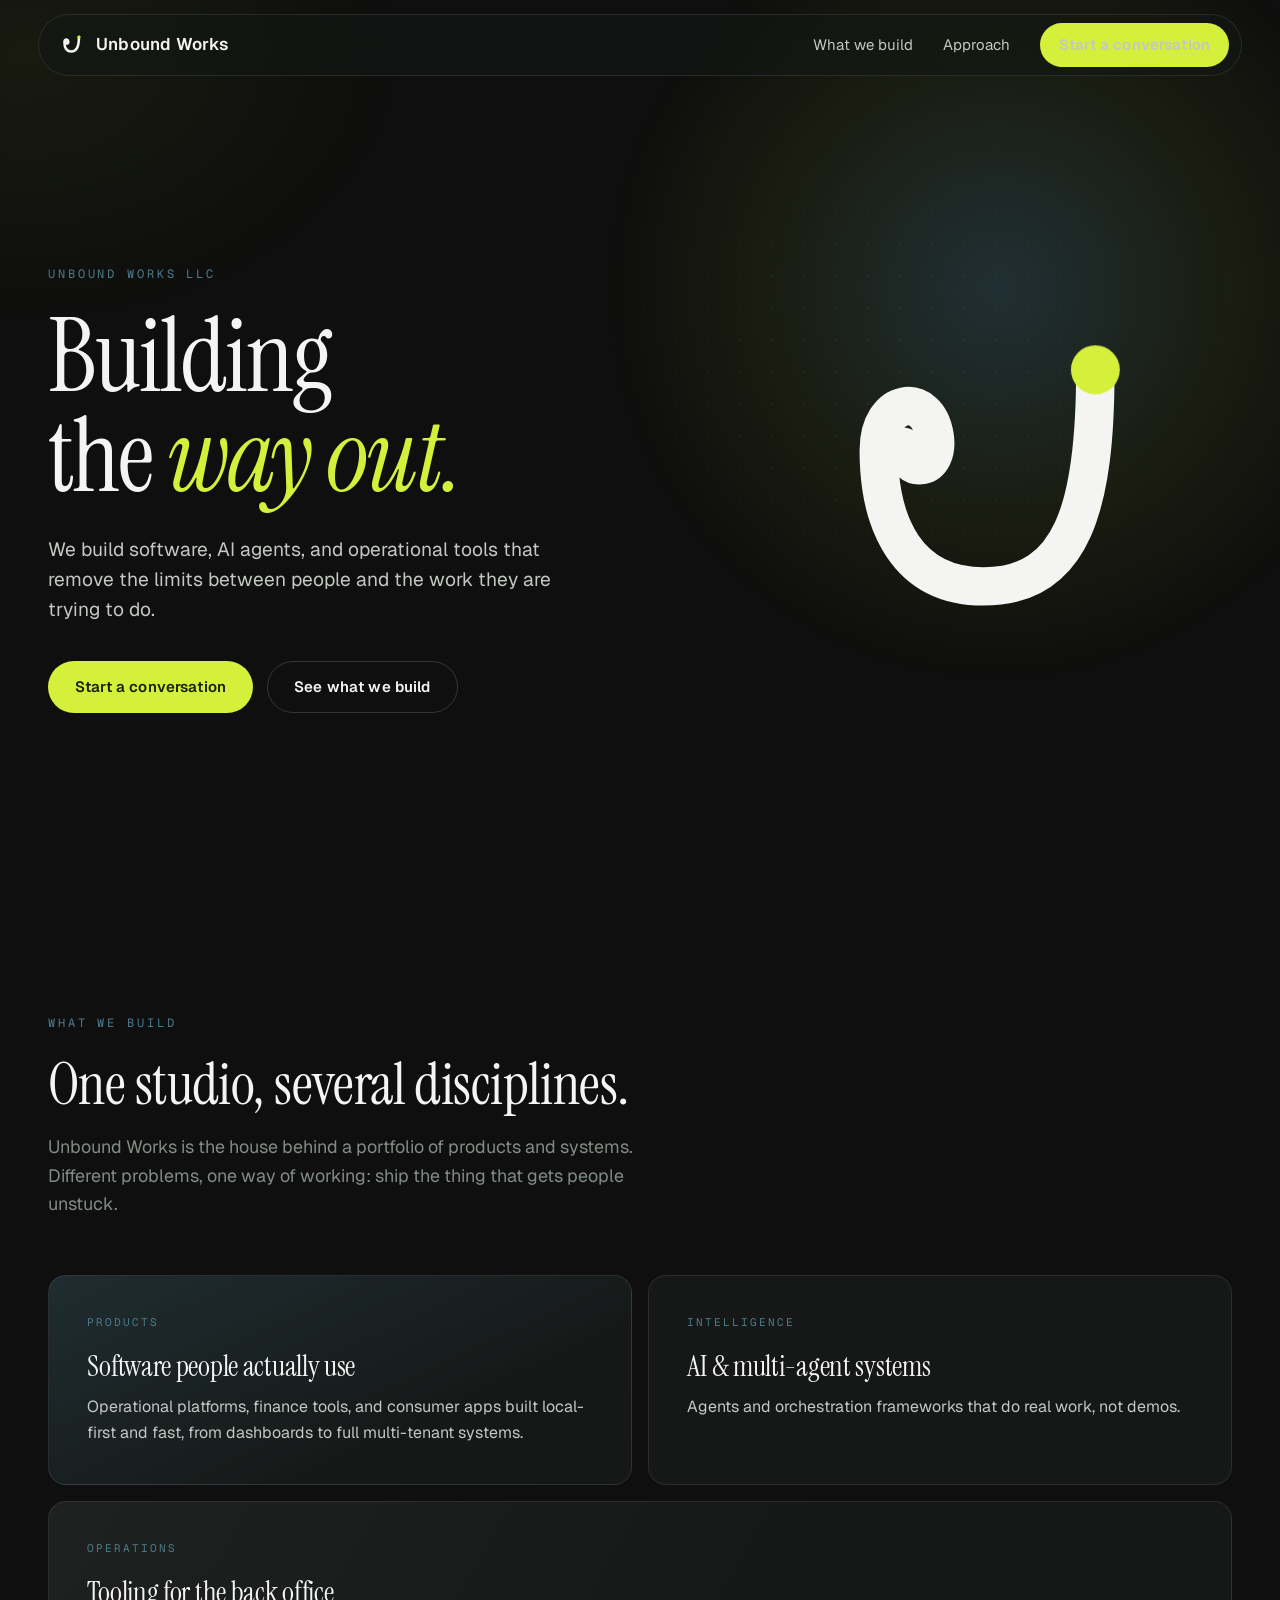
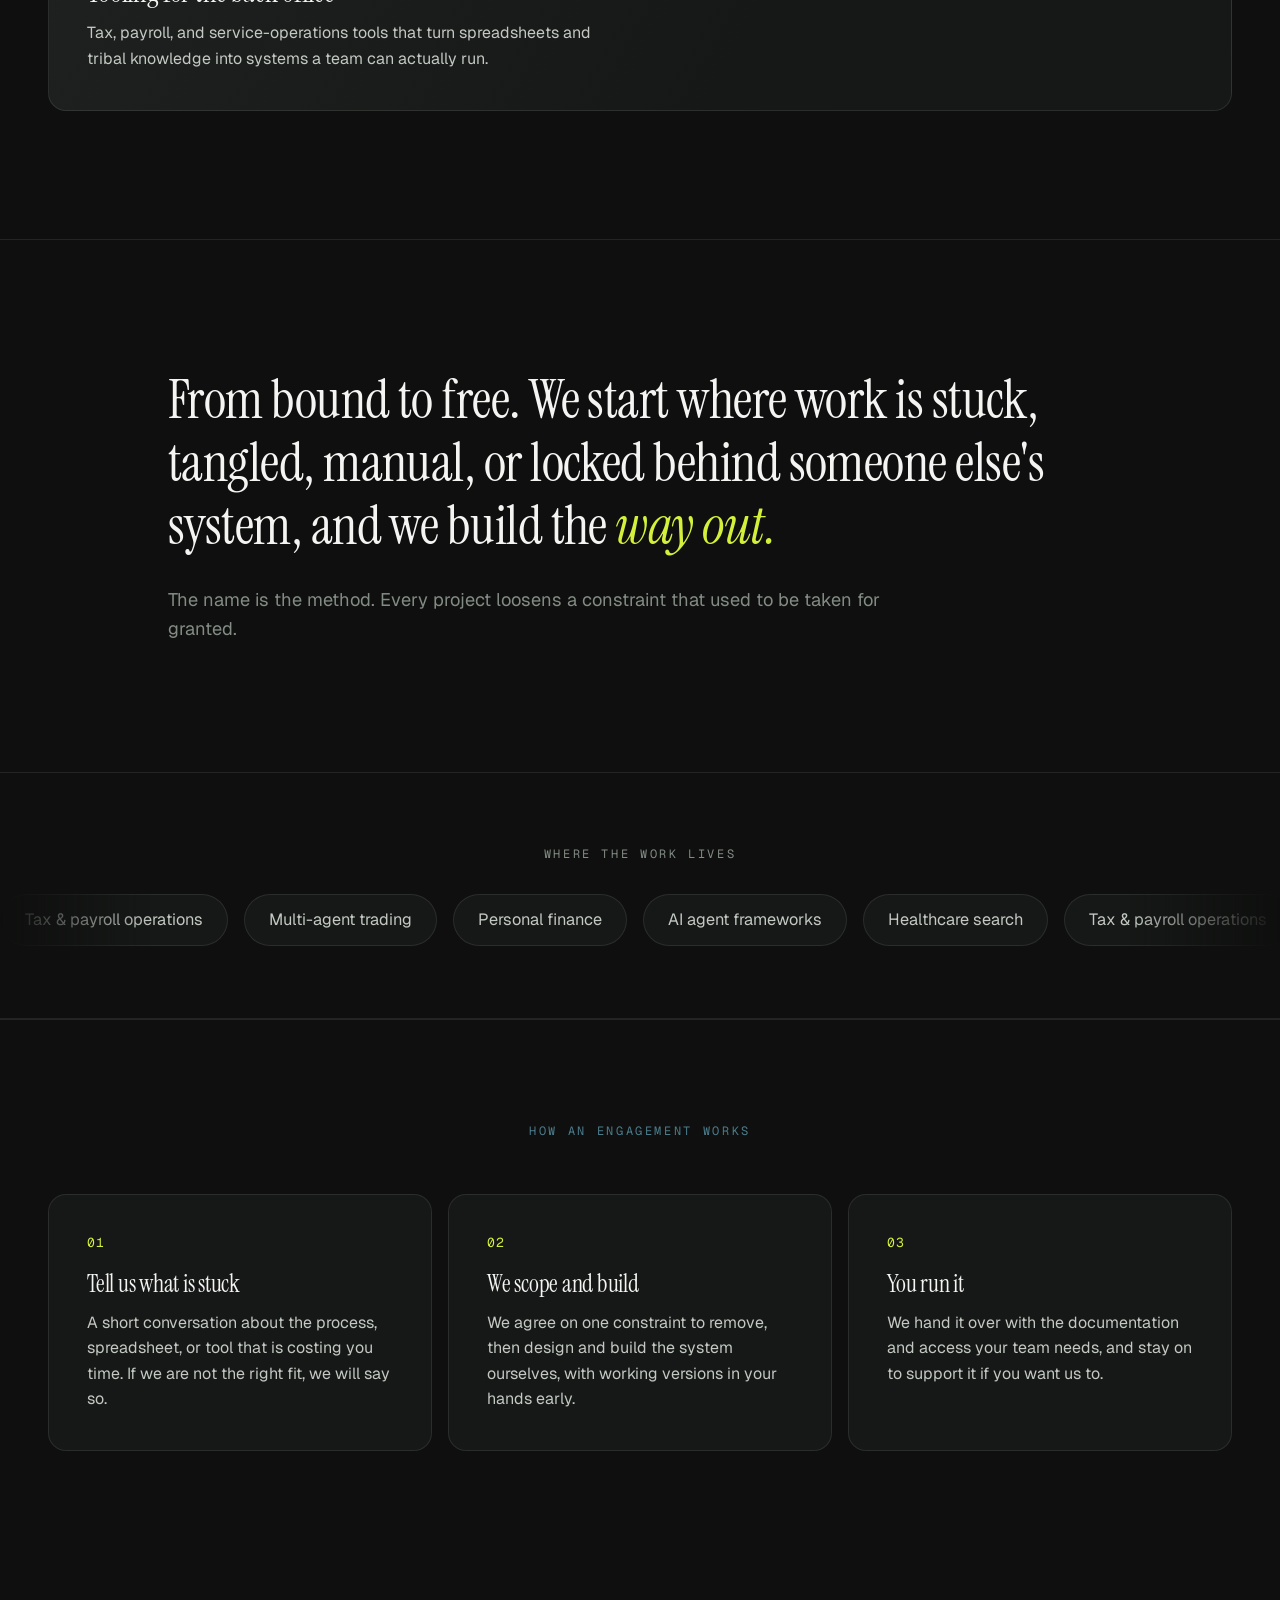
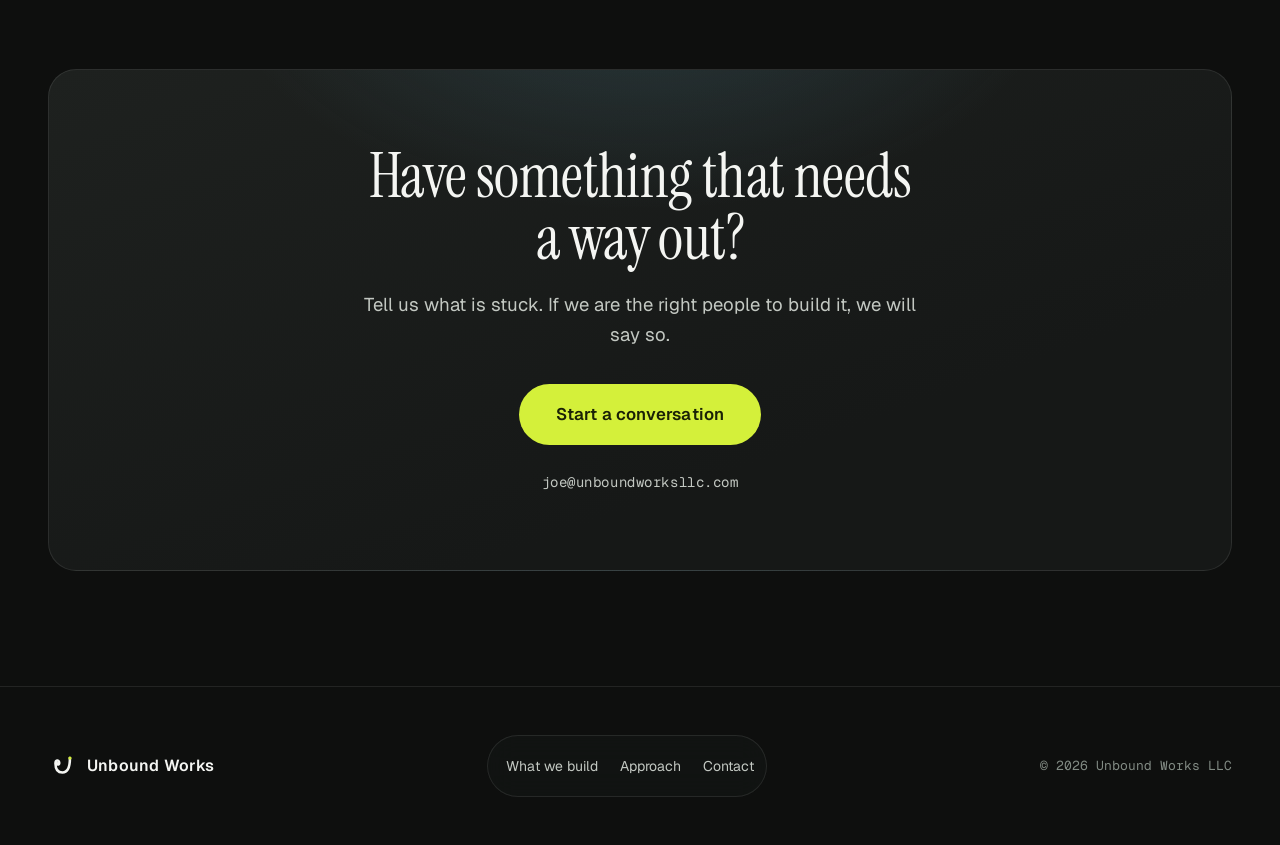
==== index.html @ a965cc30 "Replace fabricated testimonials with 'how an engagement works' section Co-Authored-By: Claude Sonnet" ====
<!DOCTYPE html>
<html lang="en">
<head>
<meta charset="UTF-8">
<meta name="viewport" content="width=device-width, initial-scale=1.0">
<title>Unbound Works — Building the way out</title>
<meta name="description" content="Unbound Works builds software, AI agents, and operational tools that remove the limits between people and their work.">
<link rel="canonical" href="https://www.unboundworksllc.com/">
<link rel="icon" href="favicon.svg" type="image/svg+xml">
<meta name="theme-color" content="#0E0F0E">
<meta property="og:title" content="Unbound Works — Building the way out">
<meta property="og:description" content="Unbound Works builds software, AI agents, and operational tools that remove the limits between people and their work.">
<meta property="og:type" content="website">
<meta property="og:url" content="https://www.unboundworksllc.com/">
<meta property="og:image" content="https://www.unboundworksllc.com/og.png">
<meta name="twitter:card" content="summary_large_image">
<link rel="preconnect" href="https://fonts.googleapis.com">
<link rel="preconnect" href="https://fonts.gstatic.com" crossorigin>
<link href="https://fonts.googleapis.com/css2?family=Geist:wght@400;500;600;700&family=Geist+Mono:wght@400;500&family=Instrument+Serif:ital@0;1&display=swap" rel="stylesheet">
<link rel="stylesheet" href="styles.css">
</head>
<body>

<svg width="0" height="0" style="position:absolute" aria-hidden="true">
  <symbol id="uw-mark" viewBox="0 0 240 240">
    <path d="M188,52 C188,128 176,176 124,176 C80,176 64,140 64,98 C64,68 92,64 96,90 C99,110 80,112 78,96"
      fill="none" stroke-width="22" stroke-linecap="round" stroke-linejoin="round"/>
  </symbol>
</svg>

<header>
  <div class="wrap">
    <nav>
      <a class="brand" href="index.html" aria-label="Unbound Works home">
        <svg viewBox="0 0 240 240"><use href="#uw-mark" stroke="var(--ink)"/><circle cx="188" cy="52" r="14" fill="var(--accent)"/></svg>
        <span>Unbound&nbsp;Works</span>
      </a>
      <div class="nav-links">
        <a href="what-we-build.html">What we build</a>
        <a href="approach.html">Approach</a>
        <a href="#contact" class="btn btn-primary nav-cta">Start a conversation</a>
      </div>
    </nav>
  </div>
</header>

<main id="top">

  <!-- HERO -->
  <section class="hero wrap">
    <div class="hero-bg" aria-hidden="true"></div>
    <div class="hero-inner">
      <div class="eyebrow">Unbound Works LLC</div>
      <h1>Building<br>the <span class="free">way out.</span></h1>
      <p class="lead">We build software, AI agents, and operational tools that remove the limits between people and the work they are trying to do.</p>
      <div class="hero-actions">
        <a href="#contact" class="btn btn-primary">Start a conversation</a>
        <a href="what-we-build.html" class="btn btn-ghost">See what we build</a>
      </div>
    </div>
    <div class="hero-art" aria-hidden="true">
      <svg viewBox="0 0 240 240">
        <path class="mark-line"
          d="M188,52 C188,128 176,176 124,176 C80,176 64,140 64,98 C64,68 92,64 96,90 C99,110 80,112 78,96"/>
        <circle class="mark-tip" cx="188" cy="52" r="14"/>
      </svg>
    </div>
  </section>

  <!-- CAPABILITIES -->
  <section class="pad" id="work">
    <div class="wrap">
      <div class="sec-head reveal">
        <div class="eyebrow">What we build</div>
        <h2>One studio, several disciplines.</h2>
        <p>Unbound Works is the house behind a portfolio of products and systems. Different problems, one way of working: ship the thing that gets people unstuck.</p>
      </div>
      <div class="bento">
        <div class="cell c-soft reveal">
          <span class="tag">Products</span>
          <h3>Software people actually use</h3>
          <p>Operational platforms, finance tools, and consumer apps built local-first and fast, from dashboards to full multi-tenant systems.</p>
          <svg class="watermark" viewBox="0 0 240 240"><use href="#uw-mark"/></svg>
        </div>
        <div class="cell c-ai reveal">
          <span class="tag">Intelligence</span>
          <h3>AI &amp; multi-agent systems</h3>
          <p>Agents and orchestration frameworks that do real work, not demos.</p>
        </div>
        <div class="cell c-ops reveal">
          <span class="tag">Operations</span>
          <h3>Tooling for the back office</h3>
          <p>Tax, payroll, and service-operations tools that turn spreadsheets and tribal knowledge into systems a team can actually run.</p>
        </div>
      </div>
    </div>
  </section>

  <!-- MANIFESTO -->
  <section class="pad manifesto">
    <div class="wrap reveal">
      <p class="big">From bound to free. We start where work is stuck, tangled, manual, or locked behind someone else's system, and we build the <b>way out.</b></p>
      <p class="sub">The name is the method. Every project loosens a constraint that used to be taken for granted.</p>
    </div>
  </section>

  <!-- DOMAINS -->
  <section class="domains">
    <div class="label">Where the work lives</div>
    <div class="marquee">
      <div class="marquee-track">
        <span class="chip">Tax &amp; payroll operations</span>
        <span class="chip">Multi-agent trading</span>
        <span class="chip">Personal finance</span>
        <span class="chip">AI agent frameworks</span>
        <span class="chip">Healthcare search</span>
        <span class="chip" aria-hidden="true">Tax &amp; payroll operations</span>
        <span class="chip" aria-hidden="true">Multi-agent trading</span>
        <span class="chip" aria-hidden="true">Personal finance</span>
        <span class="chip" aria-hidden="true">AI agent frameworks</span>
        <span class="chip" aria-hidden="true">Healthcare search</span>
      </div>
    </div>
  </section>

  <!-- HOW AN ENGAGEMENT WORKS -->
  <section class="engagement">
    <div class="wrap">
      <div class="label">How an engagement works</div>
      <div class="tgrid">
        <div class="principle reveal">
          <div class="n">01</div>
          <h3>Tell us what is stuck</h3>
          <p>A short conversation about the process, spreadsheet, or tool that is costing you time. If we are not the right fit, we will say so.</p>
        </div>
        <div class="principle reveal">
          <div class="n">02</div>
          <h3>We scope and build</h3>
          <p>We agree on one constraint to remove, then design and build the system ourselves, with working versions in your hands early.</p>
        </div>
        <div class="principle reveal">
          <div class="n">03</div>
          <h3>You run it</h3>
          <p>We hand it over with the documentation and access your team needs, and stay on to support it if you want us to.</p>
        </div>
      </div>
    </div>
  </section>

  <!-- CONTACT -->
  <section class="contact" id="contact">
    <div class="wrap">
      <div class="contact-card reveal">
        <svg class="wm" viewBox="0 0 240 240"><use href="#uw-mark"/></svg>
        <h2>Have something that needs<br>a way out?</h2>
        <p>Tell us what is stuck. If we are the right people to build it, we will say so.</p>
        <a href="mailto:joe@unboundworksllc.com?subject=Project%20inquiry" class="btn btn-primary">Start a conversation</a>
        <span class="mail">joe@unboundworksllc.com</span>
      </div>
    </div>
  </section>

</main>

<footer>
  <div class="wrap foot">
    <a class="brand" href="index.html">
      <svg viewBox="0 0 240 240" width="26" height="26"><use href="#uw-mark" stroke="var(--ink)"/><circle cx="188" cy="52" r="14" fill="var(--accent)"/></svg>
      <span>Unbound&nbsp;Works</span>
    </a>
    <nav class="foot-links" aria-label="Footer"><a href="what-we-build.html">What we build</a><a href="approach.html">Approach</a><a href="index.html#contact">Contact</a></nav>
    <span class="meta">&copy; 2026 Unbound Works LLC</span>
  </div>
</footer>

</body>
</html>
---- styles.css ----
/* ============================================================
   Unbound Works — sleek modern revamp
   Dark editorial system. CSS-only motion.
   ============================================================ */

:root{
  /* surfaces */
  --canvas:#0E0F0E;        /* warm near-black */
  --surface:#161817;
  --surface-2:#1E211F;

  /* ink */
  --ink:#F4F5F2;
  --ink-soft:#C3C8C2;
  --muted:#828B84;

  /* signal */
  --accent:#D4F03A;        /* electric lime-citron */
  --accent-ink:#1A2106;    /* text on accent fills */
  --accent-2:#4C7C8C;      /* slate-cyan depth */

  /* lines + radii */
  --hairline:rgba(255,255,255,.09);
  --hairline-2:rgba(255,255,255,.16);
  --r-card:18px;
  --r-pill:999px;
  --maxw:1240px;

  --ease:cubic-bezier(.16,1,.3,1);

  /* fonts */
  --serif:'Instrument Serif',Georgia,'Times New Roman',serif;
  --sans:'Geist','Inter',system-ui,-apple-system,'Segoe UI',sans-serif;
  --mono:'Geist Mono','DM Mono',ui-monospace,'SF Mono',monospace;
}

*{box-sizing:border-box;margin:0;padding:0}
html{scroll-behavior:smooth}
body{
  background:var(--canvas);
  color:var(--ink);
  font-family:var(--sans);
  font-size:17px;
  line-height:1.6;
  -webkit-font-smoothing:antialiased;
  text-rendering:optimizeLegibility;
  overflow-x:hidden;
}
.wrap{max-width:var(--maxw);margin:0 auto;padding:0 28px}
.mono{font-family:var(--mono)}
a{color:inherit;text-decoration:none}
img,svg{display:block}
::selection{background:var(--accent);color:var(--accent-ink)}

/* static ambient field — fixed to viewport, stays in view on scroll */
body::before{
  content:"";position:fixed;inset:0;z-index:-1;pointer-events:none;
  background:
    radial-gradient(620px 620px at 78% 32%,rgba(76,124,140,.30),rgba(212,240,58,.06) 38%,transparent 64%),
    radial-gradient(700px 500px at 2% 6%,rgba(212,240,58,.05),transparent 55%);
}

/* focus visibility */
:focus-visible{outline:2px solid var(--accent);outline-offset:3px;border-radius:6px}

/* ---------- TYPE PRIMITIVES ---------- */
.serif{font-family:var(--serif);font-weight:400}
h1,h2,h3{font-family:var(--serif);font-weight:400;letter-spacing:-.01em}
.accent{color:var(--accent)}
.free{color:var(--accent);font-style:italic}

.eyebrow{
  font-family:var(--mono);font-size:12px;letter-spacing:.24em;
  text-transform:uppercase;color:var(--accent-2);margin-bottom:22px;
}
.tag{
  font-family:var(--mono);font-size:11px;letter-spacing:.18em;
  text-transform:uppercase;color:var(--accent-2);display:block;margin-bottom:18px;
}

/* ---------- BUTTONS ---------- */
.btn{
  display:inline-flex;align-items:center;gap:8px;
  font-family:var(--sans);font-size:15px;font-weight:600;cursor:pointer;
  border:1px solid transparent;border-radius:var(--r-pill);
  padding:13px 26px;letter-spacing:.01em;white-space:nowrap;
  transition:transform .2s var(--ease),background .2s,border-color .2s,color .2s;
}
.btn-primary{background:var(--accent);color:var(--accent-ink)}
.btn-primary:hover{transform:translateY(-2px);background:#e2fb55}
.btn-primary:active{transform:translateY(0) scale(.98)}
.btn-ghost{background:transparent;color:var(--ink);border-color:var(--hairline-2)}
.btn-ghost:hover{border-color:var(--accent);color:var(--accent);transform:translateY(-2px)}

/* ---------- NAV (floating glass) ---------- */
header{position:sticky;top:14px;z-index:50;margin-top:14px}
header .wrap{padding:0 18px}
nav{
  display:flex;align-items:center;justify-content:space-between;
  height:62px;padding:0 12px 0 18px;
  background:rgba(20,24,22,.62);
  backdrop-filter:blur(14px) saturate(140%);
  -webkit-backdrop-filter:blur(14px) saturate(140%);
  border:1px solid var(--hairline);
  border-radius:var(--r-pill);
}
.brand{display:flex;align-items:center;gap:11px;font-weight:600;font-size:17px;letter-spacing:.2px}
.brand svg{width:28px;height:28px}
.nav-links{display:flex;align-items:center;gap:30px}
.nav-links a{font-size:15px;color:var(--ink-soft);position:relative;transition:color .2s}
.nav-links a:not(.nav-cta):hover{color:var(--ink)}
.nav-links a:not(.nav-cta)::after{
  content:"";position:absolute;left:0;right:100%;bottom:-7px;height:2px;
  background:var(--accent);border-radius:2px;transition:right .25s var(--ease);
}
.nav-links a:not(.nav-cta):hover::after{right:0}
.nav-links a.active{color:var(--ink)}
.nav-links a.active::after{right:0}
.nav-cta{padding:9px 18px}
@media(max-width:760px){
  .nav-links{gap:16px}
  .nav-links a{font-size:14px;white-space:nowrap}
  .nav-cta{display:none} /* contact CTA lives in the hero and page footer on mobile */
}
@media(max-width:480px){
  .brand span{display:none} /* logo mark only; link keeps its aria-label */
  nav{padding:0 18px 0 14px}
}

/* ---------- SHARED MARK ---------- */
.mark-line{fill:none;stroke:var(--ink);stroke-width:22;stroke-linecap:round;stroke-linejoin:round}
.mark-tip{fill:var(--accent)}

/* ---------- SECTION SHELL ---------- */
section{position:relative;z-index:1}
.pad{padding:clamp(72px,10vw,128px) 0}
.pad-sm{padding:clamp(56px,7vw,88px) 0}
.sec-head{max-width:64ch;margin-bottom:clamp(36px,5vw,56px)}
.sec-head h2{font-size:clamp(2.2rem,4.6vw,3.6rem);line-height:1.04}
.sec-head p{color:var(--muted);font-size:1.12rem;margin-top:18px;max-width:54ch}

/* ---------- HERO ---------- */
.hero{
  position:relative;min-height:calc(100dvh - 90px);
  display:grid;grid-template-columns:1.1fr .9fr;align-items:center;gap:48px;
  padding:clamp(36px,7vw,72px) 28px 56px; /* keep .wrap side gutters */
}
.hero-bg{position:absolute;inset:-40px 0 0 0;z-index:0;pointer-events:none;overflow:hidden}
.hero-bg::after{ /* faint dot grid */
  content:"";position:absolute;inset:0;
  background-image:radial-gradient(var(--hairline) 1px,transparent 1px);
  background-size:32px 32px;
  -webkit-mask-image:radial-gradient(600px 500px at 70% 40%,#000,transparent 75%);
  mask-image:radial-gradient(600px 500px at 70% 40%,#000,transparent 75%);
  opacity:.6;
}
.hero-inner{position:relative;z-index:1}
h1{font-size:clamp(3.2rem,8.4vw,6.4rem);line-height:.98;letter-spacing:-.02em}
.hero p.lead{
  font-family:var(--sans);font-size:clamp(1.08rem,1.5vw,1.3rem);
  color:var(--ink-soft);max-width:40ch;margin:28px 0 36px;line-height:1.55;
}
.hero-actions{display:flex;gap:14px;flex-wrap:wrap}
.hero-art{position:relative;z-index:1;display:flex;justify-content:center;align-items:center}
.hero-art svg{width:min(440px,82%);height:auto;overflow:visible}
@media(max-width:860px){
  .hero{grid-template-columns:1fr;min-height:auto;padding:24px 28px 44px;gap:24px}
  .hero-art{order:-1}
  .hero-art svg{width:180px}
}

/* ---------- PAGE HEADER (subpages) ---------- */
.page-head{padding:clamp(72px,10vw,120px) 0 clamp(40px,5vw,56px);border-bottom:1px solid var(--hairline)}
.page-head h1{font-size:clamp(2.8rem,6.4vw,5rem);line-height:1.0}
.page-head p{color:var(--ink-soft);font-size:1.2rem;max-width:52ch;margin-top:24px;font-family:var(--sans)}

/* ---------- BENTO (home) ---------- */
.bento{display:grid;grid-template-columns:repeat(6,1fr);gap:16px}
.cell{
  border-radius:var(--r-card);padding:clamp(26px,3vw,40px);
  position:relative;overflow:hidden;
  background:var(--surface);border:1px solid var(--hairline);
  transition:transform .35s var(--ease),border-color .35s,background .35s;
}
.cell::before{ /* hover sheen */
  content:"";position:absolute;inset:0;pointer-events:none;opacity:0;
  background:linear-gradient(130deg,transparent 40%,rgba(212,240,58,.06) 55%,transparent 70%);
  transition:opacity .4s var(--ease);
}
.cell:hover{transform:translateY(-5px);border-color:var(--hairline-2)}
.cell:hover::before{opacity:1}
.cell h3{font-size:clamp(1.5rem,2.3vw,1.9rem);line-height:1.1;margin-bottom:12px}
.cell p{color:var(--ink-soft);font-size:1rem;max-width:46ch}
.c-soft{grid-column:span 3;background:
  linear-gradient(155deg,rgba(76,124,140,.28),var(--surface) 70%)}
.c-ai{grid-column:span 3}
.c-ops{grid-column:span 6;background:
  linear-gradient(120deg,var(--surface-2),var(--surface) 60%)}
.cell .watermark{position:absolute;right:-34px;bottom:-54px;width:210px;opacity:.07;pointer-events:none}
.cell .watermark path{fill:none;stroke:var(--ink);stroke-width:22;stroke-linecap:round;stroke-linejoin:round}
@media(max-width:860px){
  .bento{grid-template-columns:1fr}
  .c-soft,.c-ai,.c-ops{grid-column:auto}
}

/* ---------- CAPABILITY DETAIL (what-we-build) ---------- */
.cap{
  display:grid;grid-template-columns:1fr 1fr;gap:clamp(28px,5vw,64px);align-items:center;
  padding:clamp(48px,6vw,80px) 0;border-bottom:1px solid var(--hairline);
}
.cap:last-of-type{border-bottom:none}
.cap.flip .cap-media{order:-1}
.cap h2{font-size:clamp(2rem,3.6vw,3rem);line-height:1.06}
.cap p{color:var(--ink-soft);font-size:1.08rem;margin-top:16px;max-width:48ch;font-family:var(--sans)}
.cap-media{
  border-radius:var(--r-card);min-height:280px;position:relative;overflow:hidden;
  border:1px solid var(--hairline);
  background:linear-gradient(150deg,rgba(76,124,140,.30),var(--surface) 72%);
}
.cap.flip .cap-media{background:linear-gradient(150deg,var(--surface-2),var(--surface) 70%)}
.cap-media.alt{background:linear-gradient(150deg,rgba(212,240,58,.10),var(--surface) 70%)}
.cap-media .wm{position:absolute;right:-30px;bottom:-50px;width:250px;opacity:.12}
.cap-media .wm path{fill:none;stroke:var(--ink);stroke-width:22;stroke-linecap:round;stroke-linejoin:round}
.worklist{list-style:none;margin-top:26px;display:flex;flex-wrap:wrap;gap:10px}
.worklist li{
  font-family:var(--mono);font-size:13px;color:var(--ink-soft);
  padding:8px 15px;border:1px solid var(--hairline);border-radius:var(--r-pill);
  transition:border-color .2s,color .2s;
}
.worklist li:hover{border-color:var(--accent);color:var(--accent)}
@media(max-width:820px){
  .cap{grid-template-columns:1fr;gap:22px}
  .cap.flip .cap-media,.cap-media{order:0}
  .cap-media{min-height:170px}
}

/* ---------- MANIFESTO ---------- */
.manifesto{border-top:1px solid var(--hairline);border-bottom:1px solid var(--hairline)}
.manifesto .wrap{max-width:1000px}
.manifesto p.big{
  font-family:var(--serif);font-size:clamp(2rem,4.4vw,3.4rem);
  line-height:1.16;letter-spacing:-.01em;font-weight:400;
}
.manifesto p.big b{color:var(--accent);font-weight:400;font-style:italic}
.manifesto .sub{color:var(--muted);font-size:1.14rem;margin-top:28px;max-width:60ch;font-family:var(--sans)}

/* ---------- PRINCIPLES (approach) ---------- */
.principles{display:grid;grid-template-columns:repeat(2,1fr);gap:18px}
.principle{
  padding:clamp(26px,3vw,38px);border:1px solid var(--hairline);
  border-radius:var(--r-card);background:var(--surface);
  transition:transform .3s var(--ease),border-color .3s;
}
.principle:hover{transform:translateY(-4px);border-color:var(--hairline-2)}
.principle .n{font-family:var(--mono);font-size:13px;color:var(--accent);margin-bottom:18px;letter-spacing:.1em}
.principle h3{font-size:1.5rem;line-height:1.1;margin-bottom:12px}
.principle p{color:var(--ink-soft);font-size:1rem;max-width:46ch;font-family:var(--sans)}
@media(max-width:760px){.principles{grid-template-columns:1fr}}

/* ---------- DOMAINS MARQUEE ---------- */
.domains{padding:clamp(48px,6vw,72px) 0;border-bottom:1px solid var(--hairline)}
.domains .label{
  font-family:var(--mono);font-size:12px;letter-spacing:.22em;text-transform:uppercase;
  color:var(--muted);text-align:center;margin-bottom:30px;
}
.marquee{position:relative;overflow:hidden;
  -webkit-mask-image:linear-gradient(90deg,transparent,#000 12%,#000 88%,transparent);
  mask-image:linear-gradient(90deg,transparent,#000 12%,#000 88%,transparent)}
.marquee-track{display:flex;gap:16px;width:max-content;animation:slide 34s linear infinite}
.marquee:hover .marquee-track{animation-play-state:paused}
.chip{
  font-size:1.02rem;color:var(--ink-soft);padding:12px 24px;
  border:1px solid var(--hairline);border-radius:var(--r-pill);white-space:nowrap;
  background:var(--surface);
}
@keyframes slide{to{transform:translateX(-50%)}}

/* ---------- ENGAGEMENT STEPS (home) ---------- */
.engagement{padding:clamp(64px,8vw,104px) 0;border-top:1px solid var(--hairline)}
.engagement .label{
  font-family:var(--mono);font-size:12px;letter-spacing:.22em;text-transform:uppercase;
  color:var(--accent-2);text-align:center;margin-bottom:clamp(36px,5vw,52px);
}
.tgrid{display:grid;grid-template-columns:repeat(3,1fr);gap:16px}
@media(max-width:860px){.tgrid{grid-template-columns:1fr}}

/* ---------- CONTACT ---------- */
.contact{padding:clamp(72px,9vw,120px) 0}
.contact-card{
  border-radius:28px;padding:clamp(40px,6vw,80px);text-align:center;
  position:relative;overflow:hidden;border:1px solid var(--hairline);
  background:
    radial-gradient(700px 400px at 50% -20%,rgba(76,124,140,.30),transparent 60%),
    linear-gradient(160deg,var(--surface-2),var(--surface) 70%);
}
.contact-card h2{font-size:clamp(2.4rem,5vw,3.8rem);line-height:1.02}
.contact-card p{color:var(--ink-soft);font-size:1.16rem;margin:20px auto 34px;max-width:46ch;font-family:var(--sans)}
.contact-card .btn-primary{font-size:1.05rem;padding:16px 36px}
.contact-card .mail{
  display:block;margin-top:26px;font-family:var(--mono);
  font-size:14px;letter-spacing:.04em;color:var(--ink-soft);
}
.contact-card .wm{position:absolute;left:-44px;top:-64px;width:280px;opacity:.1;pointer-events:none}
.contact-card .wm path{fill:none;stroke:var(--ink);stroke-width:22;stroke-linecap:round;stroke-linejoin:round}

/* ---------- FOOTER ---------- */
footer{border-top:1px solid var(--hairline);padding:48px 0}
.foot{display:flex;align-items:center;justify-content:space-between;gap:24px;flex-wrap:wrap}
.foot .brand{font-size:16px}
.foot .meta{font-family:var(--mono);font-size:13px;color:var(--muted)}
.foot-links{display:flex;gap:22px;font-size:14px;color:var(--ink-soft)}
.foot-links a:hover{color:var(--accent)}

/* ============================================================
   CSS-ONLY MOTION
   ============================================================ */

/* hero line draws itself once on load */
@media(prefers-reduced-motion:no-preference){
  .hero-art .mark-line{
    stroke-dasharray:760;stroke-dashoffset:760;
    animation:draw 1.1s var(--ease) forwards;
  }
  .hero-art .mark-tip{opacity:0;transform:scale(.4);transform-origin:188px 52px;
    animation:pop .5s var(--ease) .7s forwards}
}
@keyframes draw{to{stroke-dashoffset:0}}
@keyframes pop{to{opacity:1;transform:scale(1)}}

/* scroll reveal — progressive enhancement, content visible by default */
@supports (animation-timeline: view){
  @media(prefers-reduced-motion:no-preference){
    .reveal{
      animation:rise linear both;
      animation-timeline:view();
      animation-range:entry 0% entry 44%;
    }
    /* staggered offsets for grids */
    .bento .cell:nth-child(2){animation-range:entry 4% entry 48%}
    .bento .cell:nth-child(3){animation-range:entry 8% entry 52%}
    .principles .principle:nth-child(2){animation-range:entry 4% entry 48%}
    .principles .principle:nth-child(3){animation-range:entry 8% entry 52%}
    .principles .principle:nth-child(4){animation-range:entry 12% entry 56%}
    .tgrid .principle:nth-child(2){animation-range:entry 4% entry 48%}
    .tgrid .principle:nth-child(3){animation-range:entry 8% entry 52%}
  }
}
@keyframes rise{from{opacity:0;transform:translateY(28px)}to{opacity:1;transform:none}}

@media(prefers-reduced-motion:reduce){
  *{animation:none!important;transition:none!important}
  html{scroll-behavior:auto}
}
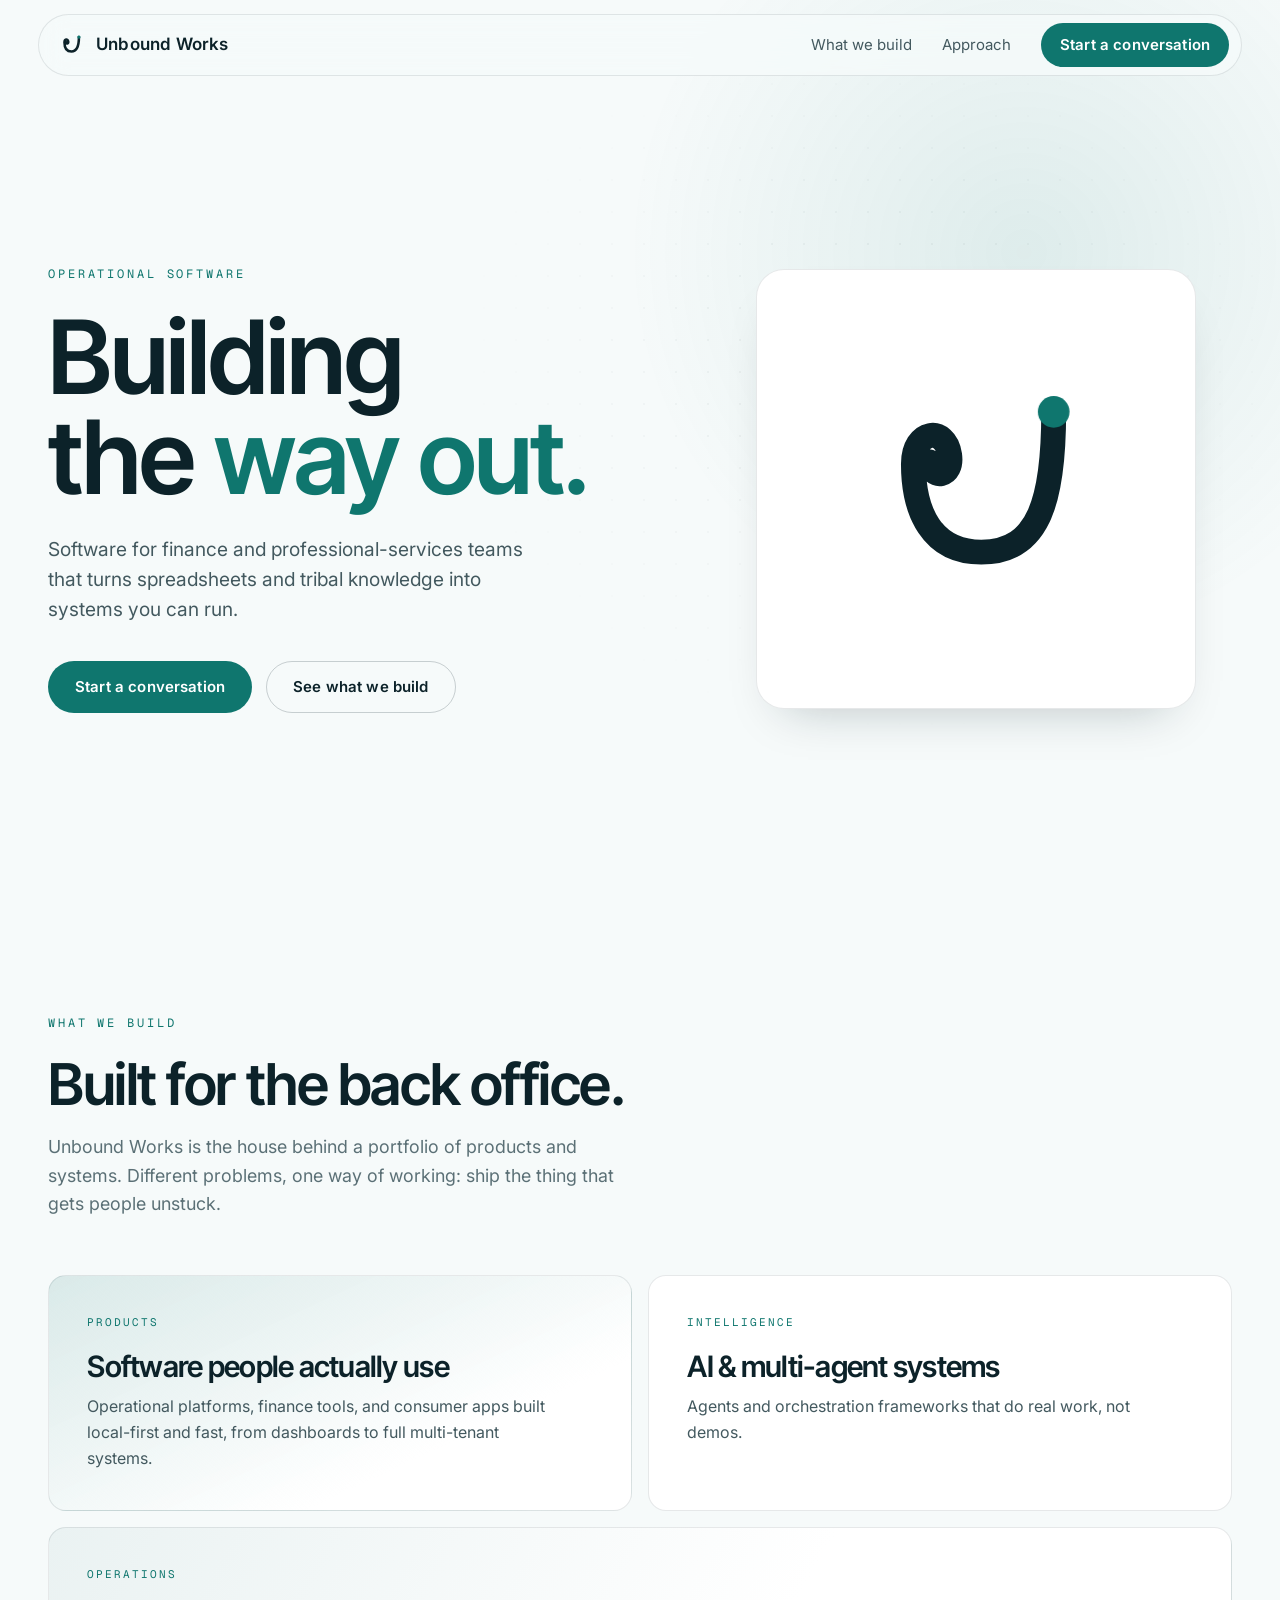
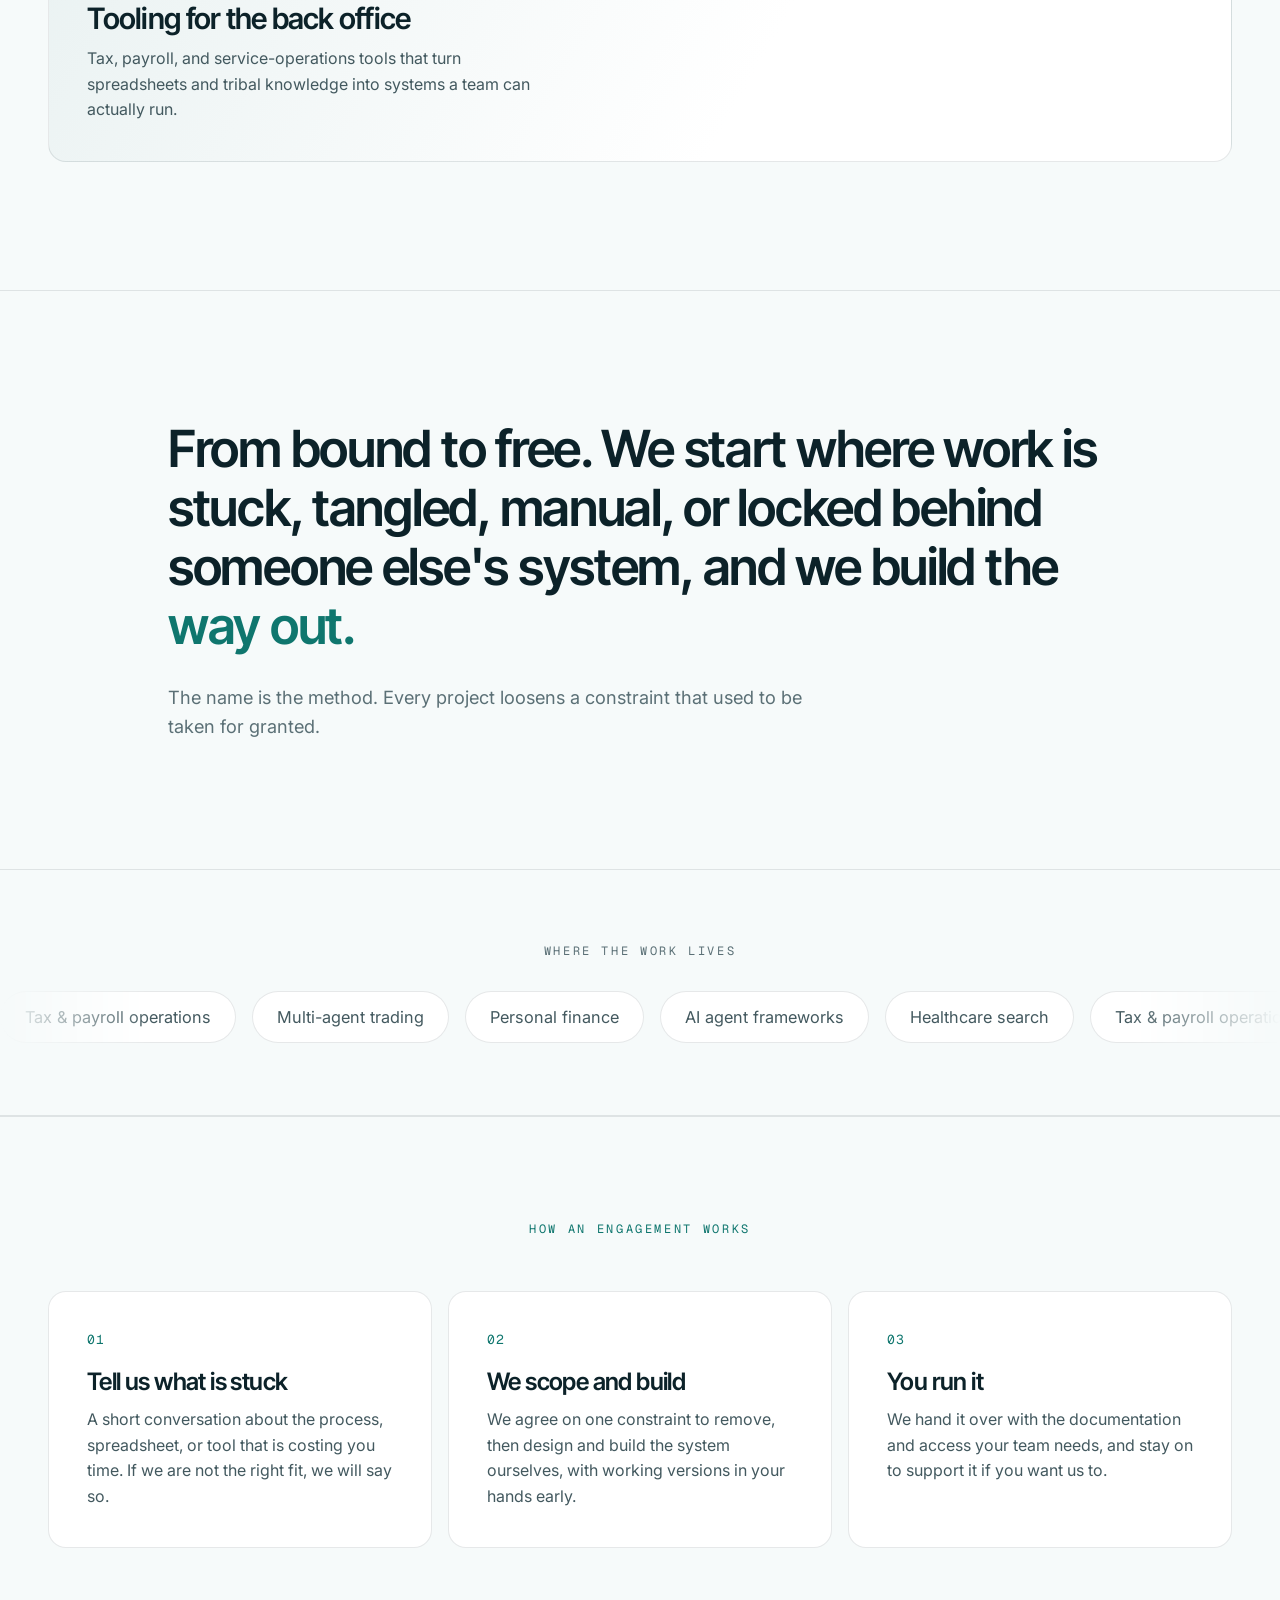
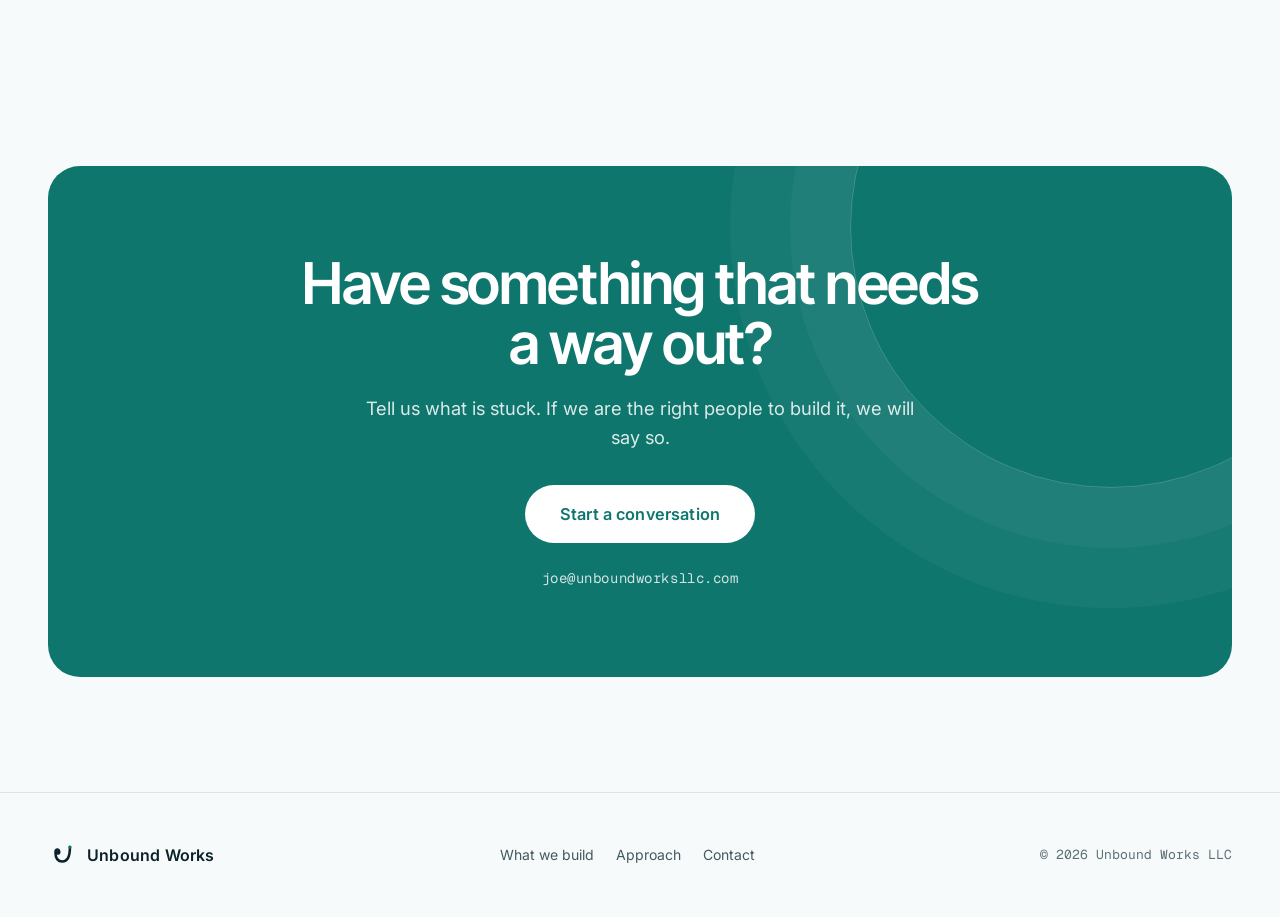
==== commit c28e495d: "Rebrand: cool white + ink + teal, sans display type, operational-software positioning Co-Authored-By" ====
--- a/index.html
+++ b/index.html
@@ -4,19 +4,19 @@
 <meta charset="UTF-8">
 <meta name="viewport" content="width=device-width, initial-scale=1.0">
 <title>Unbound Works — Building the way out</title>
-<meta name="description" content="Unbound Works builds software, AI agents, and operational tools that remove the limits between people and their work.">
+<meta name="description" content="Unbound Works builds operational software for finance and professional-services teams, replacing spreadsheets and tribal knowledge with systems you can run.">
 <link rel="canonical" href="https://www.unboundworksllc.com/">
 <link rel="icon" href="favicon.svg" type="image/svg+xml">
-<meta name="theme-color" content="#0E0F0E">
+<meta name="theme-color" content="#F6FAFA">
 <meta property="og:title" content="Unbound Works — Building the way out">
-<meta property="og:description" content="Unbound Works builds software, AI agents, and operational tools that remove the limits between people and their work.">
+<meta property="og:description" content="Unbound Works builds operational software for finance and professional-services teams, replacing spreadsheets and tribal knowledge with systems you can run.">
 <meta property="og:type" content="website">
 <meta property="og:url" content="https://www.unboundworksllc.com/">
 <meta property="og:image" content="https://www.unboundworksllc.com/og.png">
 <meta name="twitter:card" content="summary_large_image">
 <link rel="preconnect" href="https://fonts.googleapis.com">
 <link rel="preconnect" href="https://fonts.gstatic.com" crossorigin>
-<link href="https://fonts.googleapis.com/css2?family=Geist:wght@400;500;600;700&family=Geist+Mono:wght@400;500&family=Instrument+Serif:ital@0;1&display=swap" rel="stylesheet">
+<link href="https://fonts.googleapis.com/css2?family=Inter+Tight:wght@500;600;700&family=Inter:wght@400;500;600&family=Geist+Mono:wght@400;500&display=swap" rel="stylesheet">
 <link rel="stylesheet" href="styles.css">
 </head>
 <body>
@@ -50,9 +50,9 @@
   <section class="hero wrap">
     <div class="hero-bg" aria-hidden="true"></div>
     <div class="hero-inner">
-      <div class="eyebrow">Unbound Works LLC</div>
+      <div class="eyebrow">Operational software</div>
       <h1>Building<br>the <span class="free">way out.</span></h1>
-      <p class="lead">We build software, AI agents, and operational tools that remove the limits between people and the work they are trying to do.</p>
+      <p class="lead">Software for finance and professional-services teams that turns spreadsheets and tribal knowledge into systems you can run.</p>
       <div class="hero-actions">
         <a href="#contact" class="btn btn-primary">Start a conversation</a>
         <a href="what-we-build.html" class="btn btn-ghost">See what we build</a>
@@ -72,7 +72,7 @@
     <div class="wrap">
       <div class="sec-head reveal">
         <div class="eyebrow">What we build</div>
-        <h2>One studio, several disciplines.</h2>
+        <h2>Built for the back office.</h2>
         <p>Unbound Works is the house behind a portfolio of products and systems. Different problems, one way of working: ship the thing that gets people unstuck.</p>
       </div>
       <div class="bento">
--- a/styles.css
+++ b/styles.css
@@ -1,27 +1,29 @@
 /* ============================================================
    Unbound Works — sleek modern revamp
-   Dark editorial system. CSS-only motion.
+   Calm precision: cool white, ink, one teal accent. CSS-only motion.
    ============================================================ */
 
 :root{
   /* surfaces */
-  --canvas:#0E0F0E;        /* warm near-black */
-  --surface:#161817;
-  --surface-2:#1E211F;
+  --canvas:#F6FAFA;        /* cool white */
+  --surface:#FFFFFF;
+  --surface-2:#EAF2F2;
 
   /* ink */
-  --ink:#F4F5F2;
-  --ink-soft:#C3C8C2;
-  --muted:#828B84;
+  --ink:#0C2229;
+  --ink-soft:#43595F;
+  --muted:#5B7076;
 
   /* signal */
-  --accent:#D4F03A;        /* electric lime-citron */
-  --accent-ink:#1A2106;    /* text on accent fills */
-  --accent-2:#4C7C8C;      /* slate-cyan depth */
+  --accent:#0F766E;        /* medium dark teal */
+  --accent-ink:#FFFFFF;    /* text on accent fills */
+  --accent-2:#0F766E;      /* labels */
+  --accent-d:#0B5F58;      /* hover */
+  --shadow:0 24px 48px -28px rgba(12,34,41,.28);
 
   /* lines + radii */
-  --hairline:rgba(255,255,255,.09);
-  --hairline-2:rgba(255,255,255,.16);
+  --hairline:rgba(12,34,41,.10);
+  --hairline-2:rgba(12,34,41,.20);
   --r-card:18px;
   --r-pill:999px;
   --maxw:1240px;
@@ -29,8 +31,8 @@
   --ease:cubic-bezier(.16,1,.3,1);
 
   /* fonts */
-  --serif:'Instrument Serif',Georgia,'Times New Roman',serif;
-  --sans:'Geist','Inter',system-ui,-apple-system,'Segoe UI',sans-serif;
+  --serif:'Inter Tight','Inter',system-ui,sans-serif;
+  --sans:'Inter',system-ui,-apple-system,'Segoe UI',sans-serif;
   --mono:'Geist Mono','DM Mono',ui-monospace,'SF Mono',monospace;
 }
 
@@ -56,18 +58,17 @@
 body::before{
   content:"";position:fixed;inset:0;z-index:-1;pointer-events:none;
   background:
-    radial-gradient(620px 620px at 78% 32%,rgba(76,124,140,.30),rgba(212,240,58,.06) 38%,transparent 64%),
-    radial-gradient(700px 500px at 2% 6%,rgba(212,240,58,.05),transparent 55%);
+    radial-gradient(620px 620px at 80% 28%,rgba(15,118,110,.10),transparent 64%);
 }
 
 /* focus visibility */
 :focus-visible{outline:2px solid var(--accent);outline-offset:3px;border-radius:6px}
 
 /* ---------- TYPE PRIMITIVES ---------- */
-.serif{font-family:var(--serif);font-weight:400}
-h1,h2,h3{font-family:var(--serif);font-weight:400;letter-spacing:-.01em}
+.serif{font-family:var(--serif);font-weight:600}
+h1,h2,h3{font-family:var(--serif);font-weight:600;letter-spacing:-.025em}
 .accent{color:var(--accent)}
-.free{color:var(--accent);font-style:italic}
+.free{color:var(--accent);font-style:normal}
 
 .eyebrow{
   font-family:var(--mono);font-size:12px;letter-spacing:.24em;
@@ -87,7 +88,7 @@
   transition:transform .2s var(--ease),background .2s,border-color .2s,color .2s;
 }
 .btn-primary{background:var(--accent);color:var(--accent-ink)}
-.btn-primary:hover{transform:translateY(-2px);background:#e2fb55}
+.btn-primary:hover{transform:translateY(-2px);background:var(--accent-d)}
 .btn-primary:active{transform:translateY(0) scale(.98)}
 .btn-ghost{background:transparent;color:var(--ink);border-color:var(--hairline-2)}
 .btn-ghost:hover{border-color:var(--accent);color:var(--accent);transform:translateY(-2px)}
@@ -98,7 +99,7 @@
 nav{
   display:flex;align-items:center;justify-content:space-between;
   height:62px;padding:0 12px 0 18px;
-  background:rgba(20,24,22,.62);
+  background:rgba(246,250,250,.82);
   backdrop-filter:blur(14px) saturate(140%);
   -webkit-backdrop-filter:blur(14px) saturate(140%);
   border:1px solid var(--hairline);
@@ -116,7 +117,7 @@
 .nav-links a:not(.nav-cta):hover::after{right:0}
 .nav-links a.active{color:var(--ink)}
 .nav-links a.active::after{right:0}
-.nav-cta{padding:9px 18px}
+.nav-links a.nav-cta{padding:9px 18px;color:var(--accent-ink)}
 @media(max-width:760px){
   .nav-links{gap:16px}
   .nav-links a{font-size:14px;white-space:nowrap}
@@ -162,11 +163,13 @@
 }
 .hero-actions{display:flex;gap:14px;flex-wrap:wrap}
 .hero-art{position:relative;z-index:1;display:flex;justify-content:center;align-items:center}
-.hero-art svg{width:min(440px,82%);height:auto;overflow:visible}
+.hero-art{background:var(--surface);border:1px solid var(--hairline);border-radius:28px;aspect-ratio:1;box-shadow:var(--shadow);width:100%;max-width:440px;justify-self:center}
+.hero-art svg{width:62%;height:auto;overflow:visible}
 @media(max-width:860px){
   .hero{grid-template-columns:1fr;min-height:auto;padding:24px 28px 44px;gap:24px}
   .hero-art{order:-1}
-  .hero-art svg{width:180px}
+  .hero-art{max-width:200px;border-radius:22px}
+  .hero-art svg{width:62%}
 }
 
 /* ---------- PAGE HEADER (subpages) ---------- */
@@ -184,19 +187,19 @@
 }
 .cell::before{ /* hover sheen */
   content:"";position:absolute;inset:0;pointer-events:none;opacity:0;
-  background:linear-gradient(130deg,transparent 40%,rgba(212,240,58,.06) 55%,transparent 70%);
+  background:linear-gradient(130deg,transparent 40%,rgba(15,118,110,.05) 55%,transparent 70%);
   transition:opacity .4s var(--ease);
 }
-.cell:hover{transform:translateY(-5px);border-color:var(--hairline-2)}
+.cell:hover{transform:translateY(-5px);border-color:var(--hairline-2);box-shadow:var(--shadow)}
 .cell:hover::before{opacity:1}
 .cell h3{font-size:clamp(1.5rem,2.3vw,1.9rem);line-height:1.1;margin-bottom:12px}
 .cell p{color:var(--ink-soft);font-size:1rem;max-width:46ch}
 .c-soft{grid-column:span 3;background:
-  linear-gradient(155deg,rgba(76,124,140,.28),var(--surface) 70%)}
+  linear-gradient(155deg,rgba(15,118,110,.12),var(--surface) 70%)}
 .c-ai{grid-column:span 3}
 .c-ops{grid-column:span 6;background:
   linear-gradient(120deg,var(--surface-2),var(--surface) 60%)}
-.cell .watermark{position:absolute;right:-34px;bottom:-54px;width:210px;opacity:.07;pointer-events:none}
+.cell .watermark{position:absolute;right:-34px;bottom:-54px;width:210px;opacity:.08;pointer-events:none}
 .cell .watermark path{fill:none;stroke:var(--ink);stroke-width:22;stroke-linecap:round;stroke-linejoin:round}
 @media(max-width:860px){
   .bento{grid-template-columns:1fr}
@@ -215,11 +218,11 @@
 .cap-media{
   border-radius:var(--r-card);min-height:280px;position:relative;overflow:hidden;
   border:1px solid var(--hairline);
-  background:linear-gradient(150deg,rgba(76,124,140,.30),var(--surface) 72%);
+  background:linear-gradient(150deg,rgba(15,118,110,.14),var(--surface) 72%);
 }
 .cap.flip .cap-media{background:linear-gradient(150deg,var(--surface-2),var(--surface) 70%)}
-.cap-media.alt{background:linear-gradient(150deg,rgba(212,240,58,.10),var(--surface) 70%)}
-.cap-media .wm{position:absolute;right:-30px;bottom:-50px;width:250px;opacity:.12}
+.cap-media.alt{background:linear-gradient(150deg,rgba(15,118,110,.07),var(--surface-2) 70%)}
+.cap-media .wm{position:absolute;right:-30px;bottom:-50px;width:250px;opacity:.14}
 .cap-media .wm path{fill:none;stroke:var(--ink);stroke-width:22;stroke-linecap:round;stroke-linejoin:round}
 .worklist{list-style:none;margin-top:26px;display:flex;flex-wrap:wrap;gap:10px}
 .worklist li{
@@ -238,10 +241,10 @@
 .manifesto{border-top:1px solid var(--hairline);border-bottom:1px solid var(--hairline)}
 .manifesto .wrap{max-width:1000px}
 .manifesto p.big{
-  font-family:var(--serif);font-size:clamp(2rem,4.4vw,3.4rem);
-  line-height:1.16;letter-spacing:-.01em;font-weight:400;
-}
-.manifesto p.big b{color:var(--accent);font-weight:400;font-style:italic}
+  font-family:var(--serif);font-size:clamp(2rem,4.2vw,3.2rem);
+  line-height:1.15;letter-spacing:-.025em;font-weight:600;
+}
+.manifesto p.big b{color:var(--accent);font-weight:600;font-style:normal}
 .manifesto .sub{color:var(--muted);font-size:1.14rem;margin-top:28px;max-width:60ch;font-family:var(--sans)}
 
 /* ---------- PRINCIPLES (approach) ---------- */
@@ -251,7 +254,7 @@
   border-radius:var(--r-card);background:var(--surface);
   transition:transform .3s var(--ease),border-color .3s;
 }
-.principle:hover{transform:translateY(-4px);border-color:var(--hairline-2)}
+.principle:hover{transform:translateY(-4px);border-color:var(--hairline-2);box-shadow:var(--shadow)}
 .principle .n{font-family:var(--mono);font-size:13px;color:var(--accent);margin-bottom:18px;letter-spacing:.1em}
 .principle h3{font-size:1.5rem;line-height:1.1;margin-bottom:12px}
 .principle p{color:var(--ink-soft);font-size:1rem;max-width:46ch;font-family:var(--sans)}
@@ -287,28 +290,28 @@
 /* ---------- CONTACT ---------- */
 .contact{padding:clamp(72px,9vw,120px) 0}
 .contact-card{
-  border-radius:28px;padding:clamp(40px,6vw,80px);text-align:center;
-  position:relative;overflow:hidden;border:1px solid var(--hairline);
-  background:
-    radial-gradient(700px 400px at 50% -20%,rgba(76,124,140,.30),transparent 60%),
-    linear-gradient(160deg,var(--surface-2),var(--surface) 70%);
-}
-.contact-card h2{font-size:clamp(2.4rem,5vw,3.8rem);line-height:1.02}
-.contact-card p{color:var(--ink-soft);font-size:1.16rem;margin:20px auto 34px;max-width:46ch;font-family:var(--sans)}
-.contact-card .btn-primary{font-size:1.05rem;padding:16px 36px}
-.contact-card .mail{
-  display:block;margin-top:26px;font-family:var(--mono);
-  font-size:14px;letter-spacing:.04em;color:var(--ink-soft);
-}
-.contact-card .wm{position:absolute;left:-44px;top:-64px;width:280px;opacity:.1;pointer-events:none}
-.contact-card .wm path{fill:none;stroke:var(--ink);stroke-width:22;stroke-linecap:round;stroke-linejoin:round}
+  border-radius:32px;padding:clamp(48px,7vw,88px) clamp(24px,5vw,64px);text-align:center;
+  position:relative;overflow:hidden;color:#fff;background:var(--accent);
+}
+.contact-card::before{
+  content:"";position:absolute;width:520px;height:520px;border-radius:50%;right:-140px;top:-200px;
+  border:1px solid rgba(255,255,255,.2);
+  box-shadow:0 0 0 60px rgba(255,255,255,.04),0 0 0 120px rgba(255,255,255,.03);pointer-events:none;
+}
+.contact-card>*{position:relative}
+.contact-card h2{font-size:clamp(2.2rem,4.8vw,3.6rem);line-height:1.04}
+.contact-card p{color:rgba(255,255,255,.85);font-size:1.15rem;margin:20px auto 32px;max-width:46ch;font-family:var(--sans)}
+.contact-card .btn-primary{background:#fff;color:var(--accent);font-size:1.02rem;padding:15px 34px}
+.contact-card .btn-primary:hover{background:#E6F4F2}
+.contact-card .mail{display:block;margin-top:24px;font-family:var(--mono);font-size:14px;letter-spacing:.04em;color:rgba(255,255,255,.8)}
+.contact-card .wm{display:none}
 
 /* ---------- FOOTER ---------- */
 footer{border-top:1px solid var(--hairline);padding:48px 0}
 .foot{display:flex;align-items:center;justify-content:space-between;gap:24px;flex-wrap:wrap}
 .foot .brand{font-size:16px}
 .foot .meta{font-family:var(--mono);font-size:13px;color:var(--muted)}
-.foot-links{display:flex;gap:22px;font-size:14px;color:var(--ink-soft)}
+.foot-links{display:flex;gap:22px;font-size:14px;color:var(--ink-soft);height:auto;padding:0;background:none;border:0;border-radius:0;backdrop-filter:none;-webkit-backdrop-filter:none}
 .foot-links a:hover{color:var(--accent)}
 
 /* ============================================================
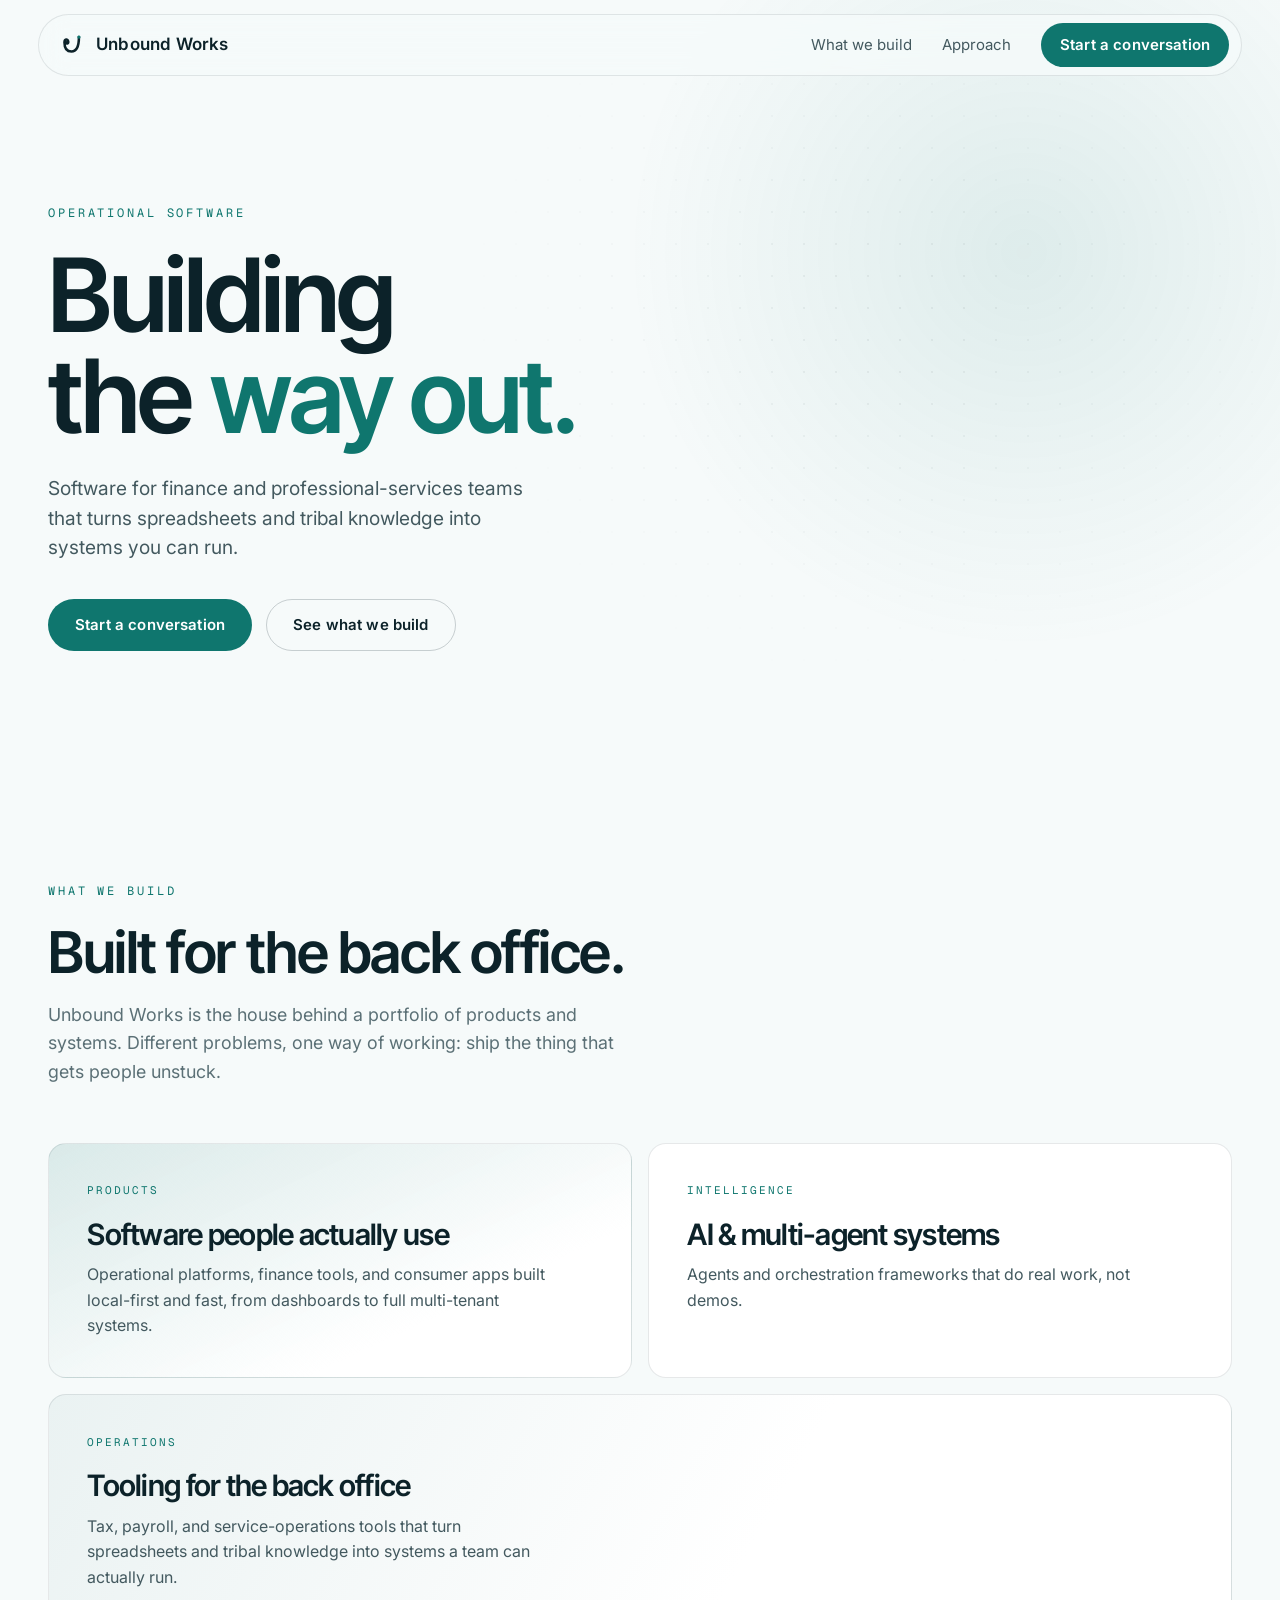
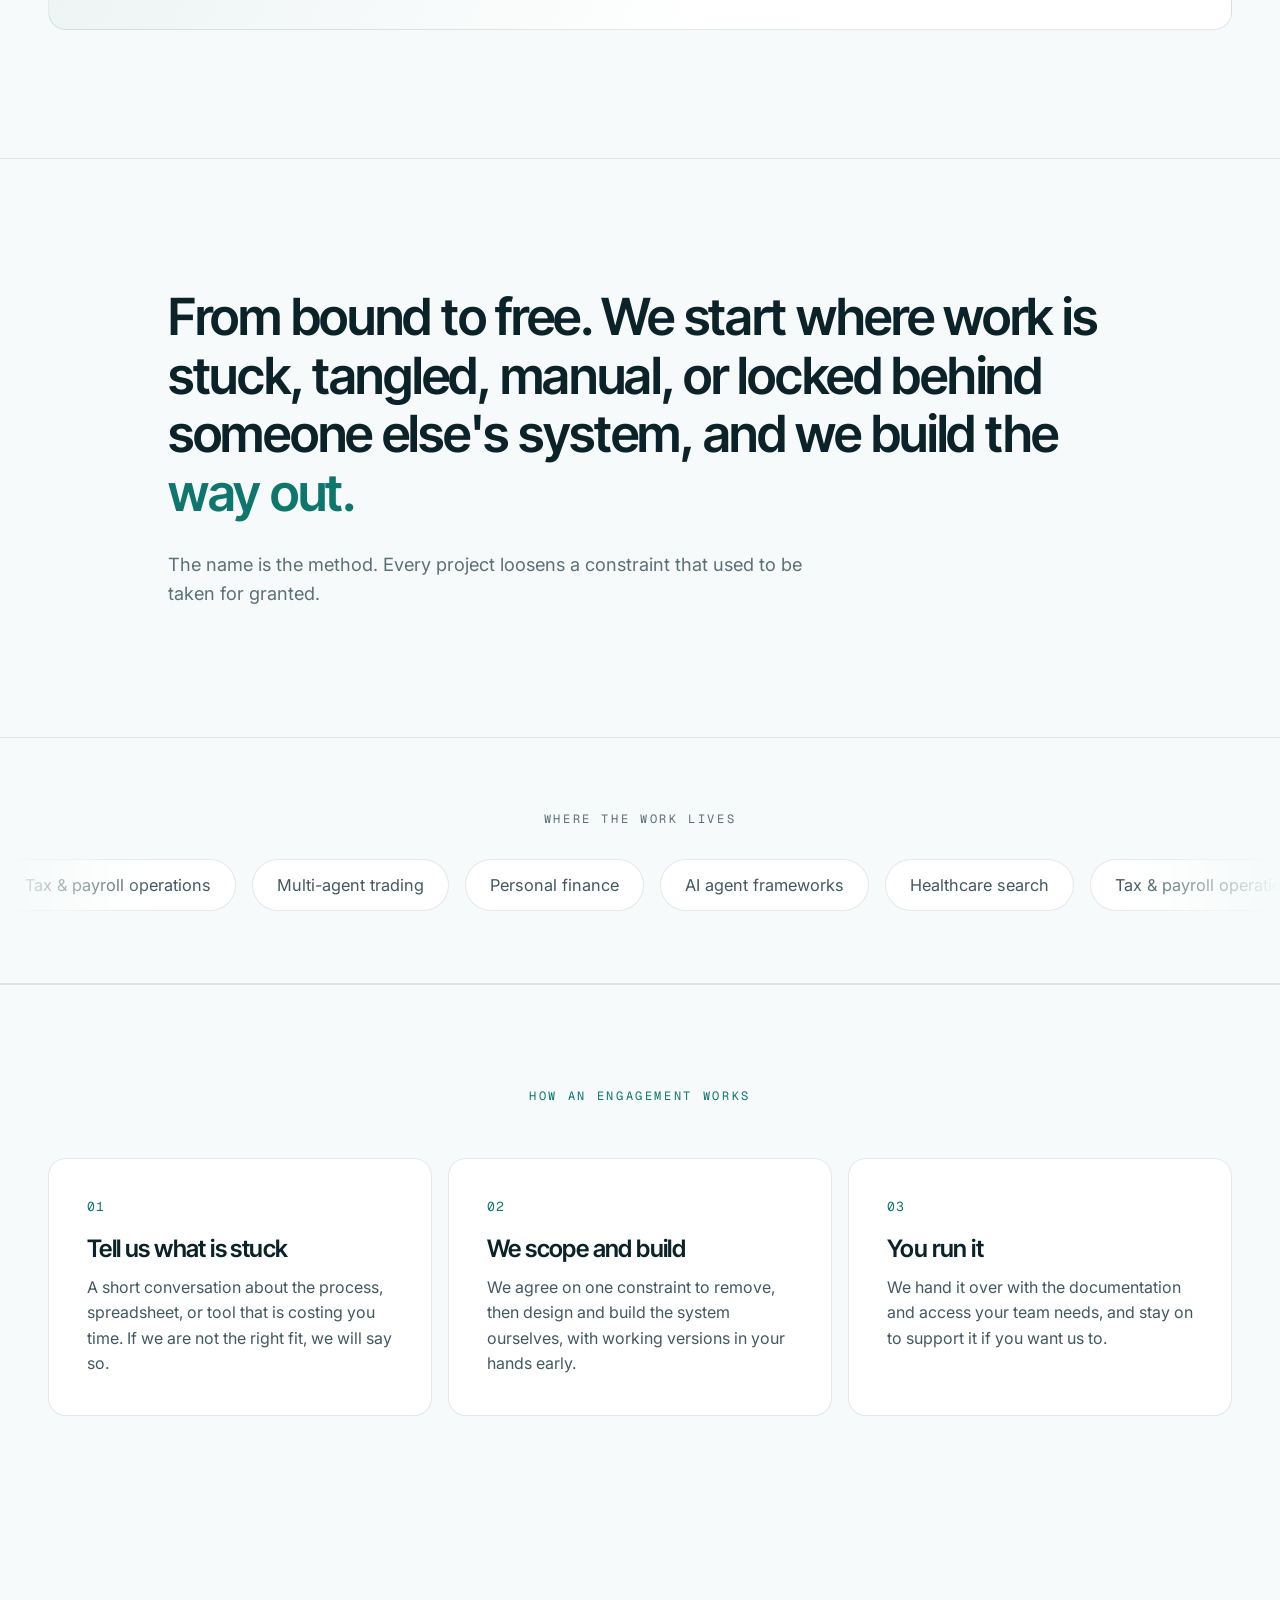
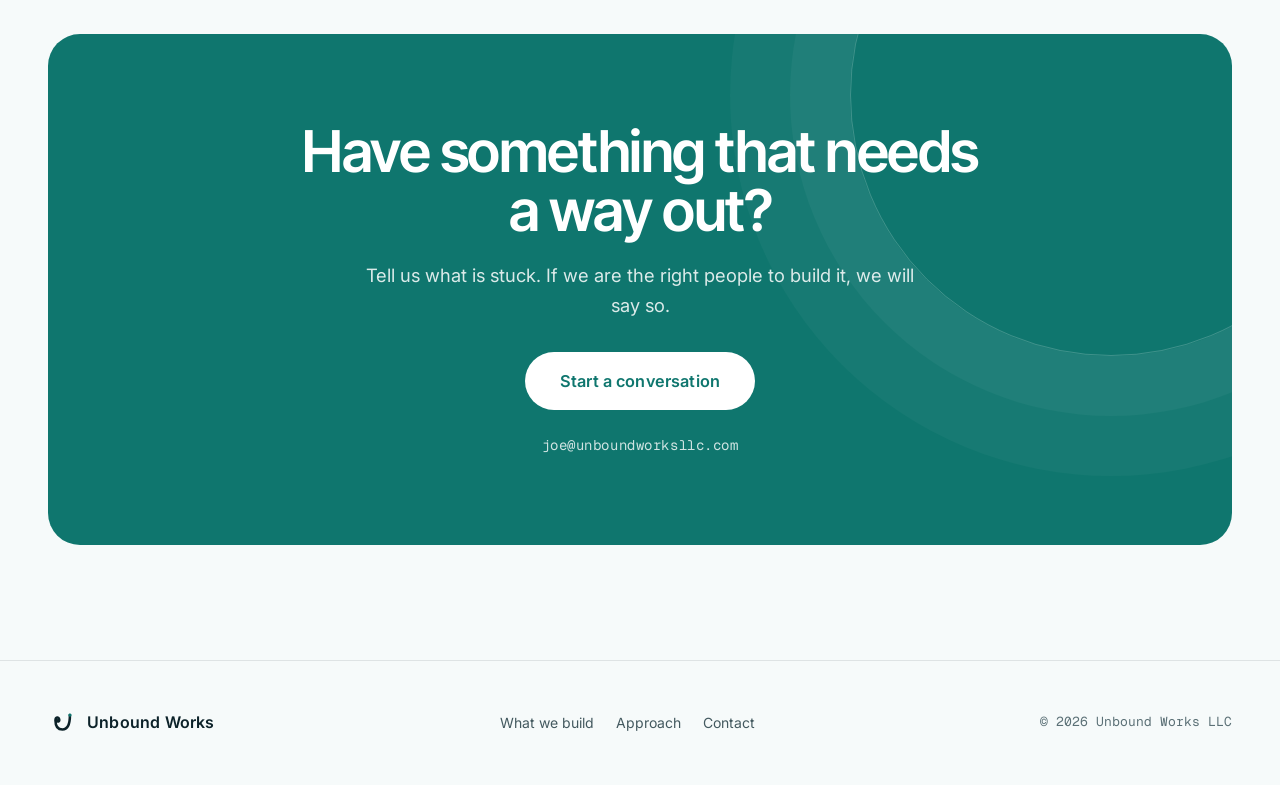
==== commit 540adb8a: "Remove oversized hero logo card; tighten hero Co-Authored-By: Claude Sonnet 5.5 <noreply@anthropic.c" ====
--- a/index.html
+++ b/index.html
@@ -57,13 +57,6 @@
         <a href="#contact" class="btn btn-primary">Start a conversation</a>
         <a href="what-we-build.html" class="btn btn-ghost">See what we build</a>
       </div>
-    </div>
-    <div class="hero-art" aria-hidden="true">
-      <svg viewBox="0 0 240 240">
-        <path class="mark-line"
-          d="M188,52 C188,128 176,176 124,176 C80,176 64,140 64,98 C64,68 92,64 96,90 C99,110 80,112 78,96"/>
-        <circle class="mark-tip" cx="188" cy="52" r="14"/>
-      </svg>
     </div>
   </section>
 
--- a/styles.css
+++ b/styles.css
@@ -129,8 +129,6 @@
 }
 
 /* ---------- SHARED MARK ---------- */
-.mark-line{fill:none;stroke:var(--ink);stroke-width:22;stroke-linecap:round;stroke-linejoin:round}
-.mark-tip{fill:var(--accent)}
 
 /* ---------- SECTION SHELL ---------- */
 section{position:relative;z-index:1}
@@ -142,9 +140,8 @@
 
 /* ---------- HERO ---------- */
 .hero{
-  position:relative;min-height:calc(100dvh - 90px);
-  display:grid;grid-template-columns:1.1fr .9fr;align-items:center;gap:48px;
-  padding:clamp(36px,7vw,72px) 28px 56px; /* keep .wrap side gutters */
+  position:relative;
+  padding:clamp(72px,10vw,128px) 28px clamp(64px,8vw,104px);
 }
 .hero-bg{position:absolute;inset:-40px 0 0 0;z-index:0;pointer-events:none;overflow:hidden}
 .hero-bg::after{ /* faint dot grid */
@@ -156,20 +153,14 @@
   opacity:.6;
 }
 .hero-inner{position:relative;z-index:1}
-h1{font-size:clamp(3.2rem,8.4vw,6.4rem);line-height:.98;letter-spacing:-.02em}
+h1{font-size:clamp(3.2rem,8.4vw,6.4rem);line-height:.98;letter-spacing:-.03em}
 .hero p.lead{
   font-family:var(--sans);font-size:clamp(1.08rem,1.5vw,1.3rem);
   color:var(--ink-soft);max-width:40ch;margin:28px 0 36px;line-height:1.55;
 }
 .hero-actions{display:flex;gap:14px;flex-wrap:wrap}
-.hero-art{position:relative;z-index:1;display:flex;justify-content:center;align-items:center}
-.hero-art{background:var(--surface);border:1px solid var(--hairline);border-radius:28px;aspect-ratio:1;box-shadow:var(--shadow);width:100%;max-width:440px;justify-self:center}
-.hero-art svg{width:62%;height:auto;overflow:visible}
 @media(max-width:860px){
-  .hero{grid-template-columns:1fr;min-height:auto;padding:24px 28px 44px;gap:24px}
-  .hero-art{order:-1}
-  .hero-art{max-width:200px;border-radius:22px}
-  .hero-art svg{width:62%}
+  .hero{padding:48px 28px 56px}
 }
 
 /* ---------- PAGE HEADER (subpages) ---------- */
@@ -318,17 +309,6 @@
    CSS-ONLY MOTION
    ============================================================ */
 
-/* hero line draws itself once on load */
-@media(prefers-reduced-motion:no-preference){
-  .hero-art .mark-line{
-    stroke-dasharray:760;stroke-dashoffset:760;
-    animation:draw 1.1s var(--ease) forwards;
-  }
-  .hero-art .mark-tip{opacity:0;transform:scale(.4);transform-origin:188px 52px;
-    animation:pop .5s var(--ease) .7s forwards}
-}
-@keyframes draw{to{stroke-dashoffset:0}}
-@keyframes pop{to{opacity:1;transform:scale(1)}}
 
 /* scroll reveal — progressive enhancement, content visible by default */
 @supports (animation-timeline: view){
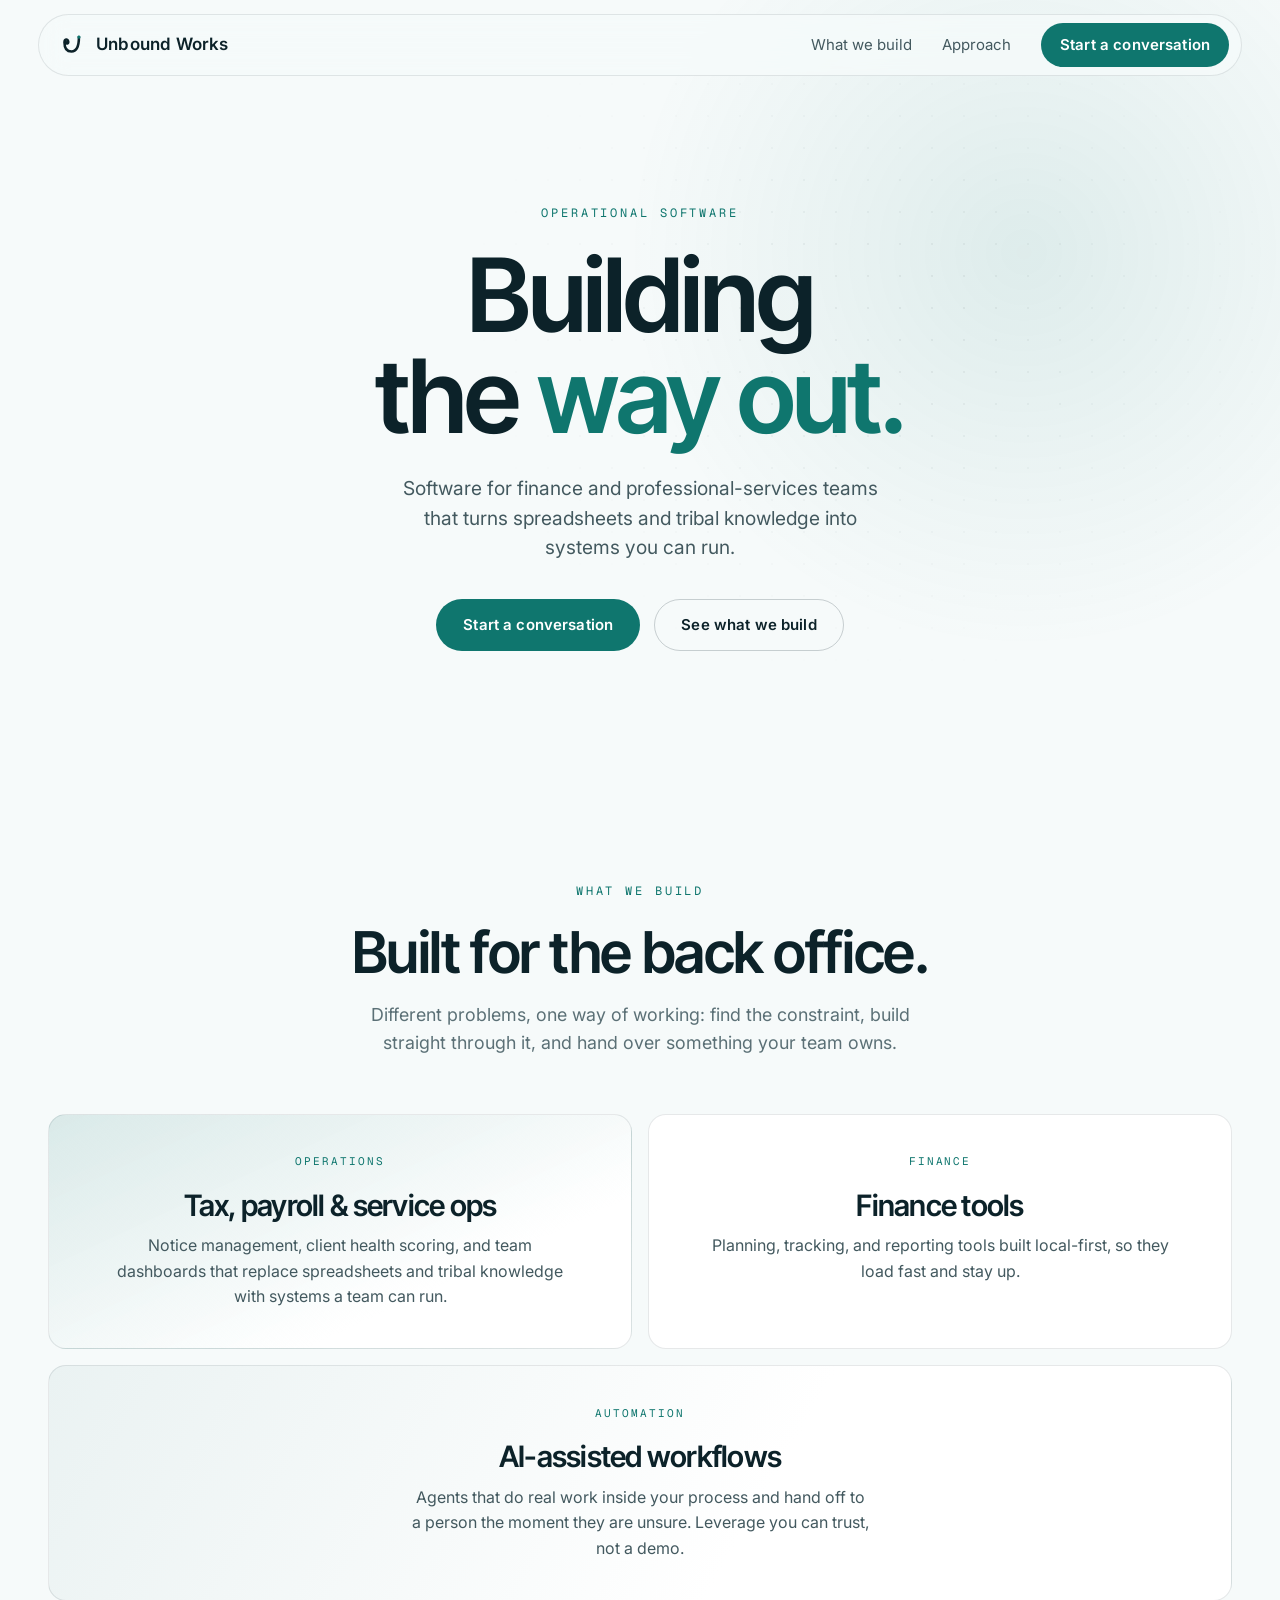
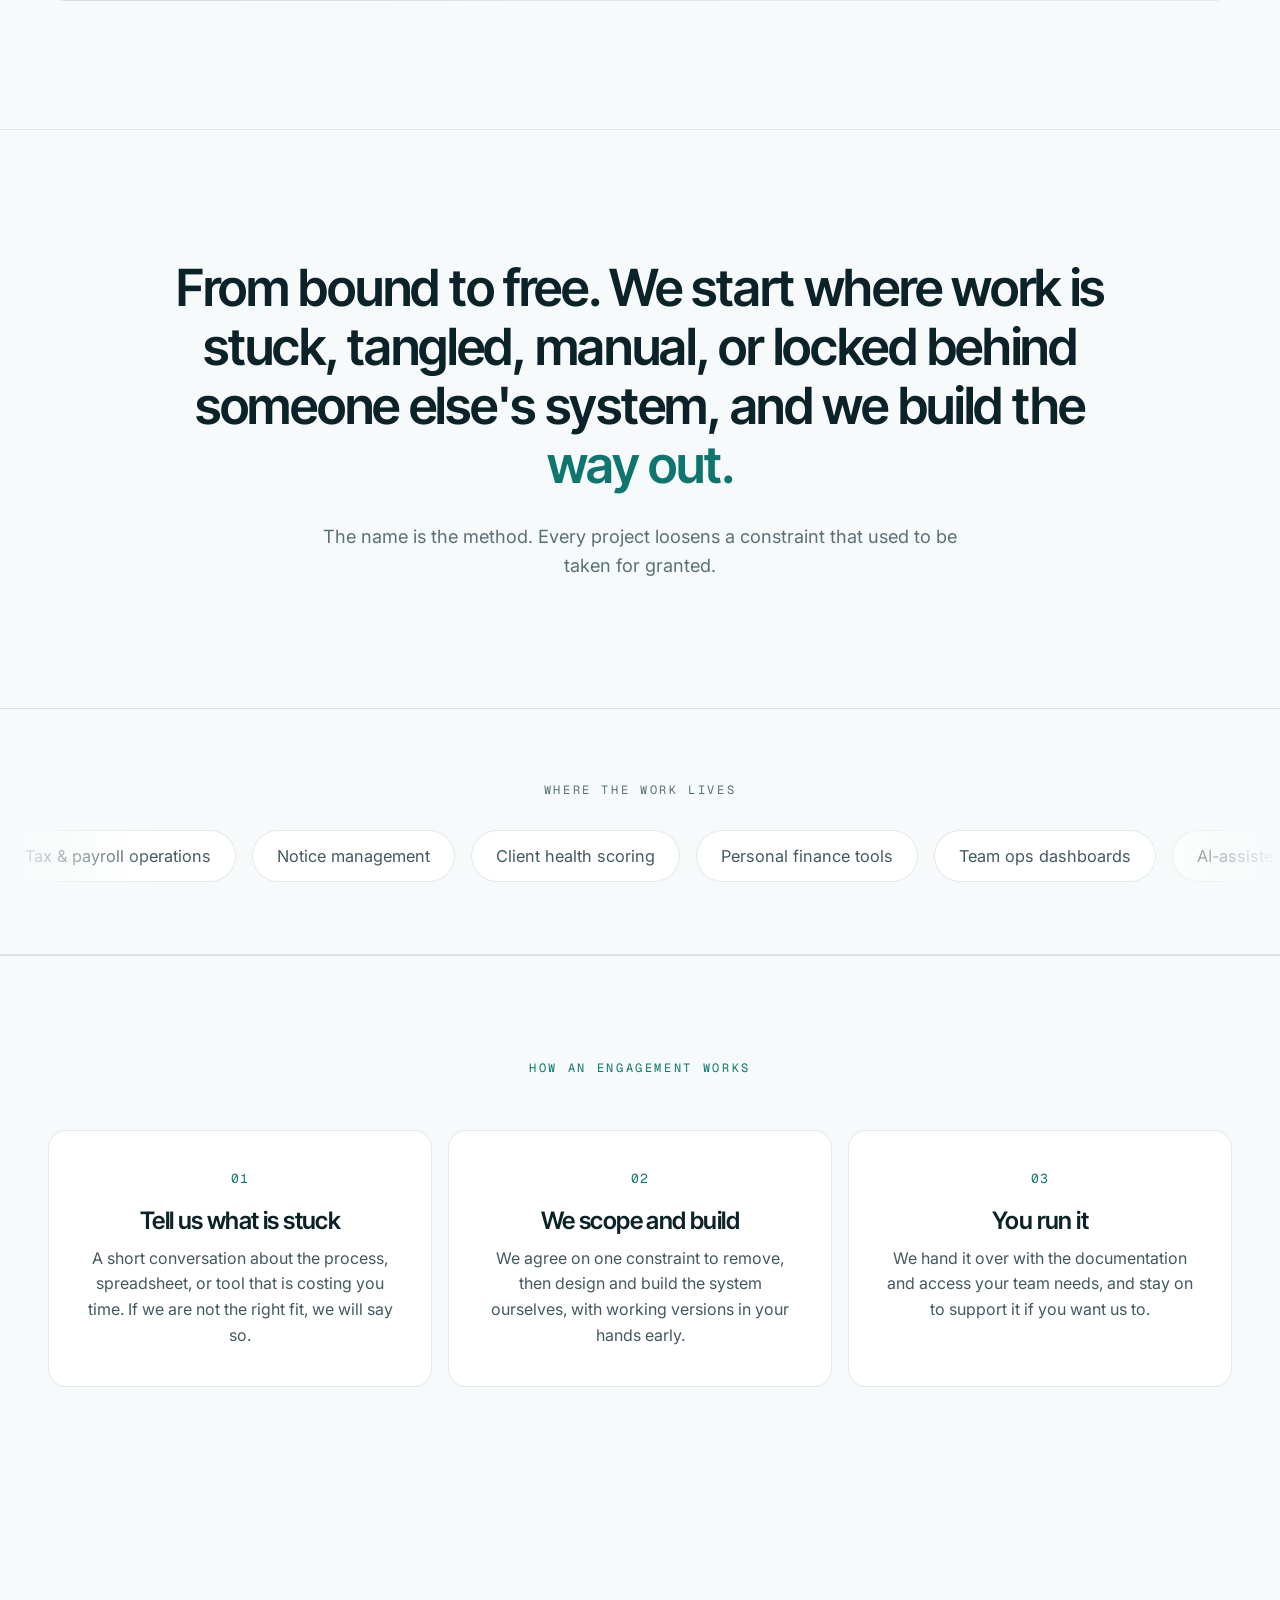
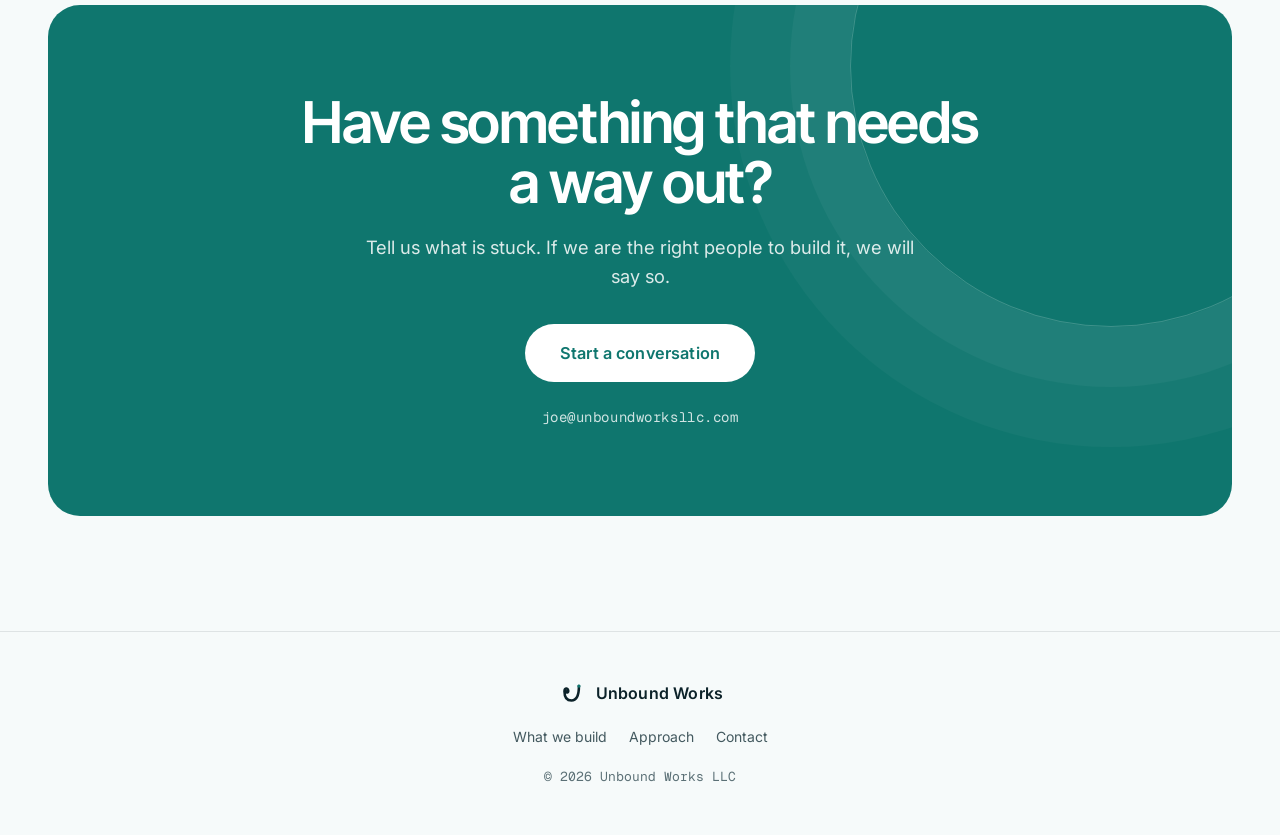
==== commit a922dc5f: "Align home bento, marquee and What we build page with operational-software positioning Co-Authored-B" ====
--- a/index.html
+++ b/index.html
@@ -66,24 +66,24 @@
       <div class="sec-head reveal">
         <div class="eyebrow">What we build</div>
         <h2>Built for the back office.</h2>
-        <p>Unbound Works is the house behind a portfolio of products and systems. Different problems, one way of working: ship the thing that gets people unstuck.</p>
+        <p>Different problems, one way of working: find the constraint, build straight through it, and hand over something your team owns.</p>
       </div>
       <div class="bento">
         <div class="cell c-soft reveal">
-          <span class="tag">Products</span>
-          <h3>Software people actually use</h3>
-          <p>Operational platforms, finance tools, and consumer apps built local-first and fast, from dashboards to full multi-tenant systems.</p>
+          <span class="tag">Operations</span>
+          <h3>Tax, payroll &amp; service ops</h3>
+          <p>Notice management, client health scoring, and team dashboards that replace spreadsheets and tribal knowledge with systems a team can run.</p>
           <svg class="watermark" viewBox="0 0 240 240"><use href="#uw-mark"/></svg>
         </div>
         <div class="cell c-ai reveal">
-          <span class="tag">Intelligence</span>
-          <h3>AI &amp; multi-agent systems</h3>
-          <p>Agents and orchestration frameworks that do real work, not demos.</p>
+          <span class="tag">Finance</span>
+          <h3>Finance tools</h3>
+          <p>Planning, tracking, and reporting tools built local-first, so they load fast and stay up.</p>
         </div>
         <div class="cell c-ops reveal">
-          <span class="tag">Operations</span>
-          <h3>Tooling for the back office</h3>
-          <p>Tax, payroll, and service-operations tools that turn spreadsheets and tribal knowledge into systems a team can actually run.</p>
+          <span class="tag">Automation</span>
+          <h3>AI-assisted workflows</h3>
+          <p>Agents that do real work inside your process and hand off to a person the moment they are unsure. Leverage you can trust, not a demo.</p>
         </div>
       </div>
     </div>
@@ -103,15 +103,17 @@
     <div class="marquee">
       <div class="marquee-track">
         <span class="chip">Tax &amp; payroll operations</span>
-        <span class="chip">Multi-agent trading</span>
-        <span class="chip">Personal finance</span>
-        <span class="chip">AI agent frameworks</span>
-        <span class="chip">Healthcare search</span>
+        <span class="chip">Notice management</span>
+        <span class="chip">Client health scoring</span>
+        <span class="chip">Personal finance tools</span>
+        <span class="chip">Team ops dashboards</span>
+        <span class="chip">AI-assisted workflows</span>
         <span class="chip" aria-hidden="true">Tax &amp; payroll operations</span>
-        <span class="chip" aria-hidden="true">Multi-agent trading</span>
-        <span class="chip" aria-hidden="true">Personal finance</span>
-        <span class="chip" aria-hidden="true">AI agent frameworks</span>
-        <span class="chip" aria-hidden="true">Healthcare search</span>
+        <span class="chip" aria-hidden="true">Notice management</span>
+        <span class="chip" aria-hidden="true">Client health scoring</span>
+        <span class="chip" aria-hidden="true">Personal finance tools</span>
+        <span class="chip" aria-hidden="true">Team ops dashboards</span>
+        <span class="chip" aria-hidden="true">AI-assisted workflows</span>
       </div>
     </div>
   </section>
--- a/styles.css
+++ b/styles.css
@@ -304,6 +304,15 @@
 .foot .meta{font-family:var(--mono);font-size:13px;color:var(--muted)}
 .foot-links{display:flex;gap:22px;font-size:14px;color:var(--ink-soft);height:auto;padding:0;background:none;border:0;border-radius:0;backdrop-filter:none;-webkit-backdrop-filter:none}
 .foot-links a:hover{color:var(--accent)}
+
+/* ---------- CENTERED LAYOUT ---------- */
+.hero,.page-head,.sec-head,.manifesto,.cell,.principle,.cap-body,footer{text-align:center}
+.sec-head,.sec-head p,.hero p.lead,.page-head p,.manifesto .sub,.cell p,.principle p,.cap p{margin-left:auto;margin-right:auto}
+.hero p.lead{margin-top:28px;margin-bottom:36px}
+.hero-actions,.worklist{justify-content:center}
+.foot{flex-direction:column;justify-content:center;gap:18px}
+.cap{grid-template-columns:1fr;max-width:760px;margin:0 auto}
+.cap-media{display:none} /* empty decorative panels; single centered column instead */
 
 /* ============================================================
    CSS-ONLY MOTION
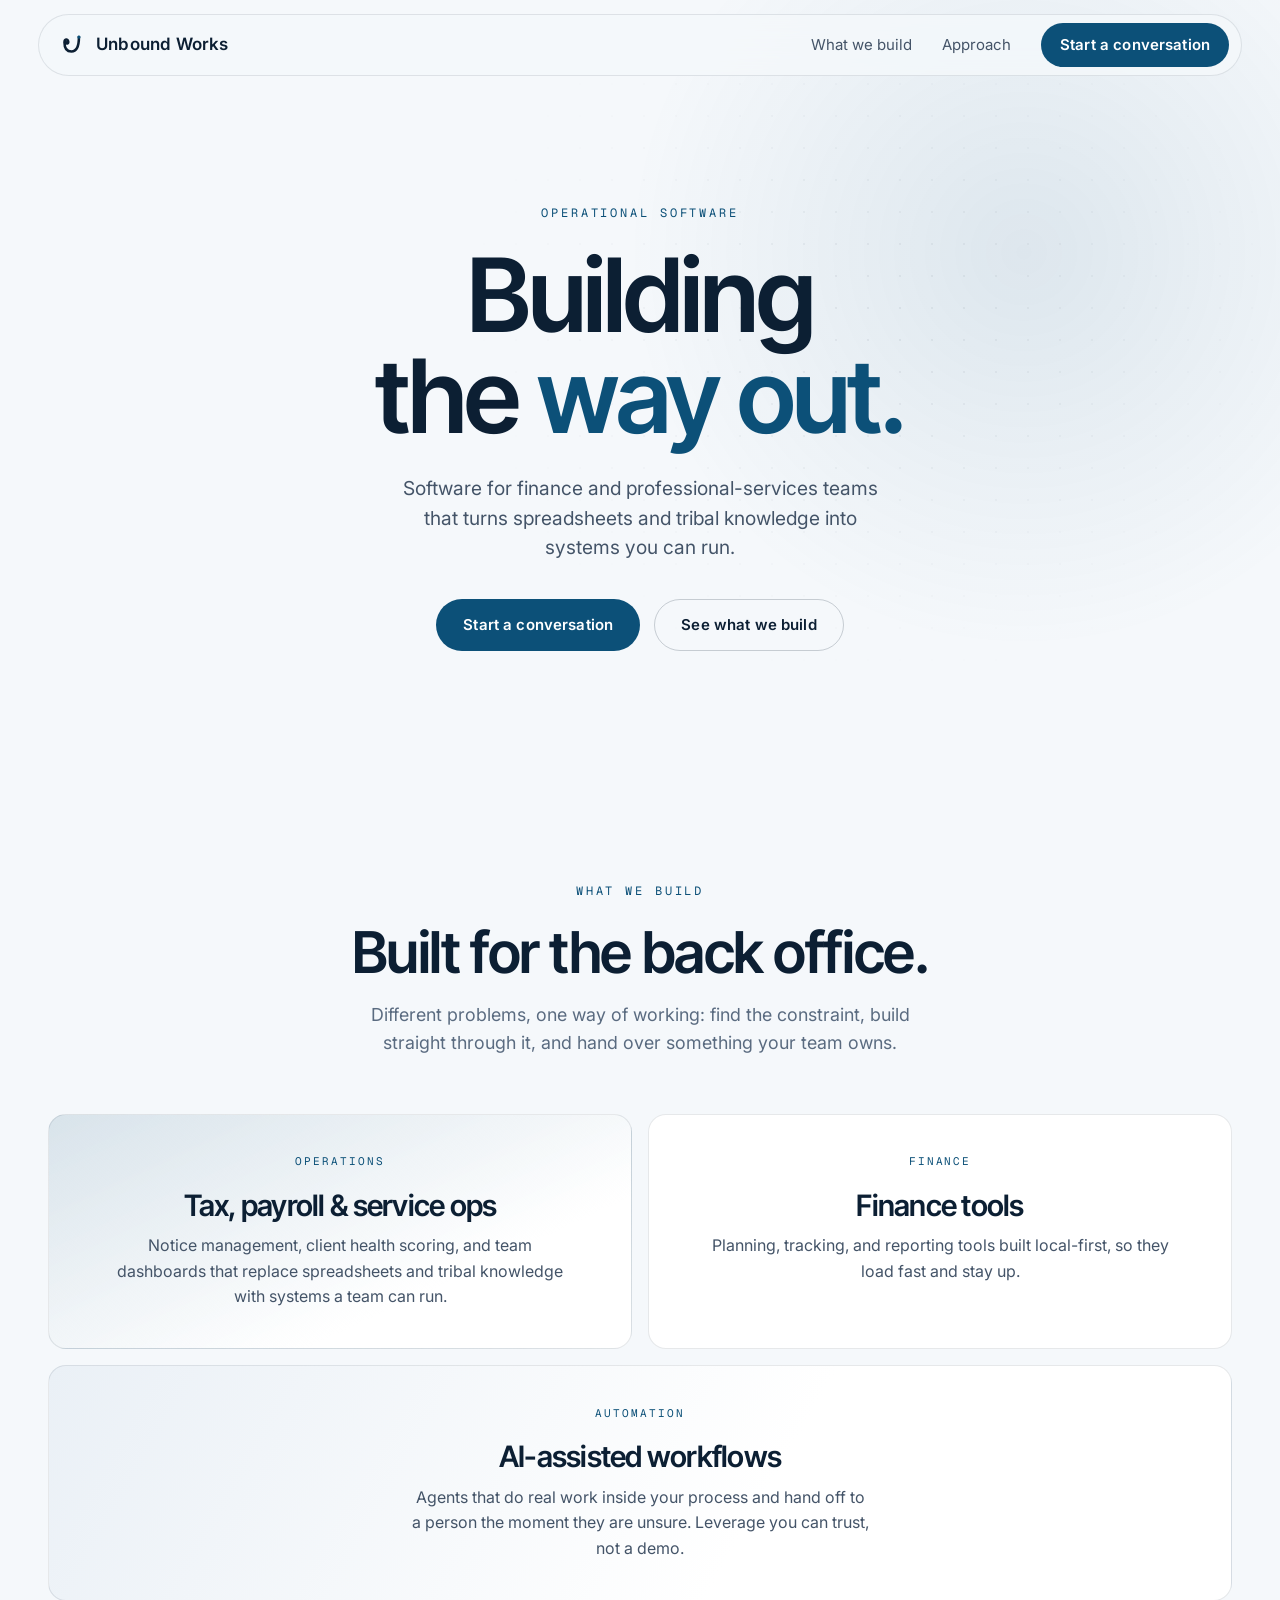
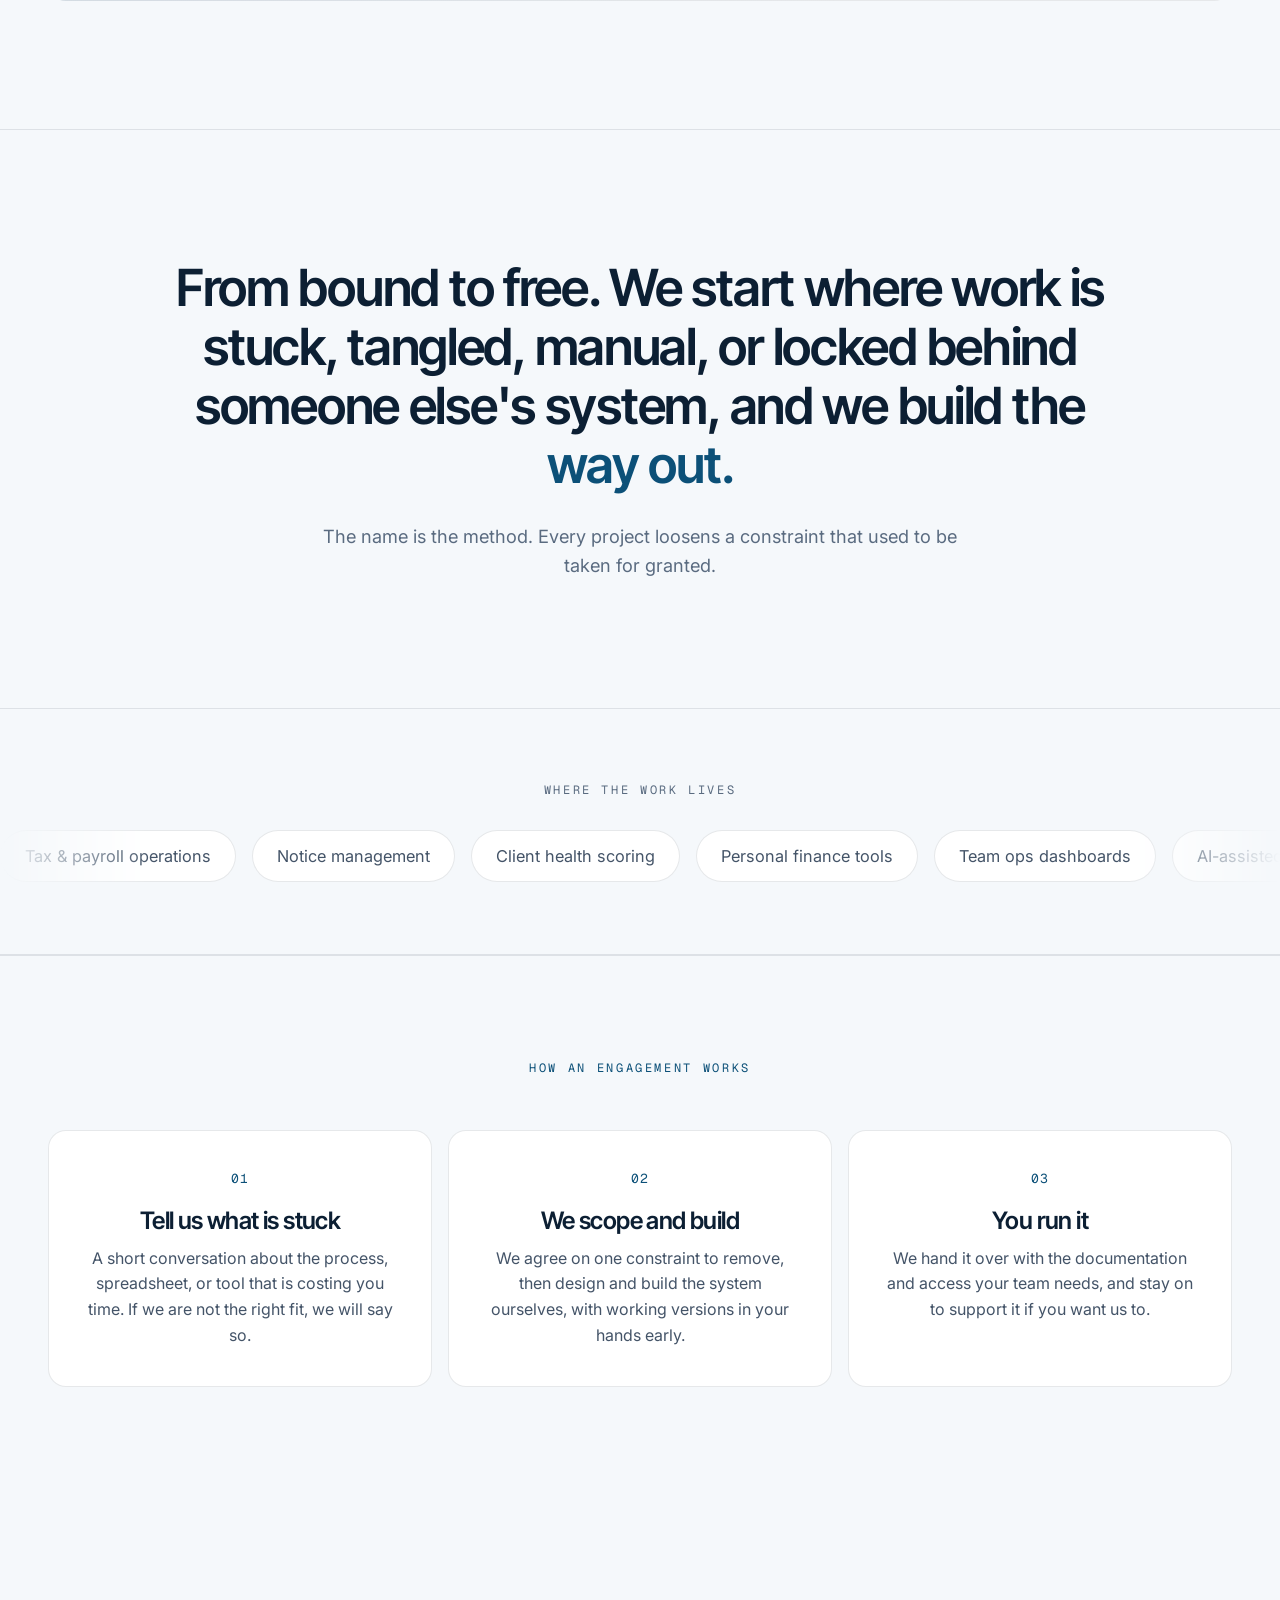
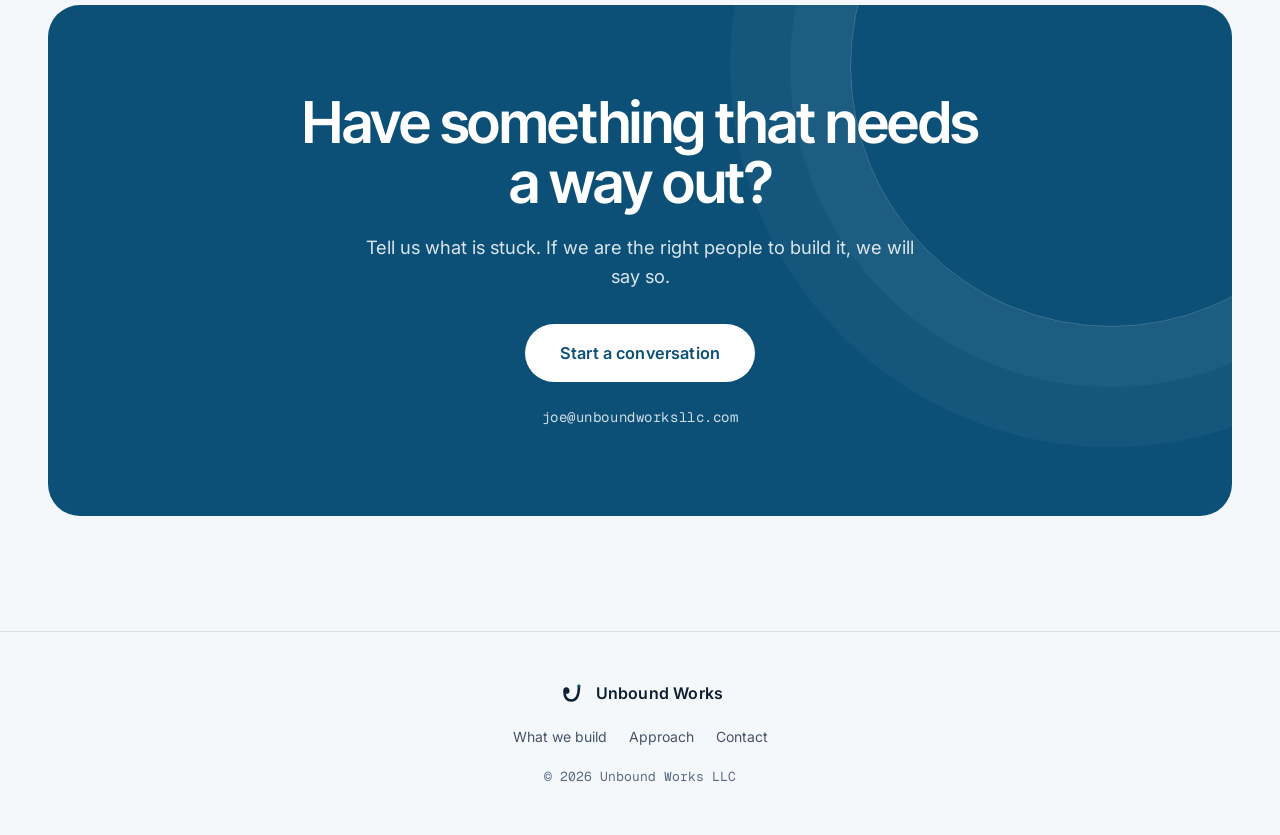
==== commit c4d80206: "Shift ink and surfaces to cooler blue-gray Co-Authored-By: Claude Sonnet 5.5 <noreply@anthropic.com>" ====
--- a/index.html
+++ b/index.html
@@ -7,7 +7,7 @@
 <meta name="description" content="Unbound Works builds operational software for finance and professional-services teams, replacing spreadsheets and tribal knowledge with systems you can run.">
 <link rel="canonical" href="https://www.unboundworksllc.com/">
 <link rel="icon" href="favicon.svg" type="image/svg+xml">
-<meta name="theme-color" content="#F6FAFA">
+<meta name="theme-color" content="#F5F8FB">
 <meta property="og:title" content="Unbound Works — Building the way out">
 <meta property="og:description" content="Unbound Works builds operational software for finance and professional-services teams, replacing spreadsheets and tribal knowledge with systems you can run.">
 <meta property="og:type" content="website">
--- a/styles.css
+++ b/styles.css
@@ -1,29 +1,29 @@
 /* ============================================================
    Unbound Works — sleek modern revamp
-   Calm precision: cool white, ink, one teal accent. CSS-only motion.
+   Calm precision: cool white (blue-gray), ink, one blue accent. CSS-only motion.
    ============================================================ */
 
 :root{
   /* surfaces */
-  --canvas:#F6FAFA;        /* cool white */
+  --canvas:#F5F8FB;        /* cool white (blue-gray) */
   --surface:#FFFFFF;
-  --surface-2:#EAF2F2;
+  --surface-2:#EAF0F6;
 
   /* ink */
-  --ink:#0C2229;
-  --ink-soft:#43595F;
-  --muted:#5B7076;
+  --ink:#0C1F33;
+  --ink-soft:#445468;
+  --muted:#5A6B80;
 
   /* signal */
-  --accent:#0F766E;        /* medium dark teal */
+  --accent:#0C5078;        /* medium dark blue */
   --accent-ink:#FFFFFF;    /* text on accent fills */
-  --accent-2:#0F766E;      /* labels */
-  --accent-d:#0B5F58;      /* hover */
-  --shadow:0 24px 48px -28px rgba(12,34,41,.28);
+  --accent-2:#0C5078;      /* labels */
+  --accent-d:#093E5D;      /* hover */
+  --shadow:0 24px 48px -28px rgba(12,31,51,.28);
 
   /* lines + radii */
-  --hairline:rgba(12,34,41,.10);
-  --hairline-2:rgba(12,34,41,.20);
+  --hairline:rgba(12,31,51,.10);
+  --hairline-2:rgba(12,31,51,.20);
   --r-card:18px;
   --r-pill:999px;
   --maxw:1240px;
@@ -58,7 +58,7 @@
 body::before{
   content:"";position:fixed;inset:0;z-index:-1;pointer-events:none;
   background:
-    radial-gradient(620px 620px at 80% 28%,rgba(15,118,110,.10),transparent 64%);
+    radial-gradient(620px 620px at 80% 28%,rgba(12,80,120,.10),transparent 64%);
 }
 
 /* focus visibility */
@@ -99,7 +99,7 @@
 nav{
   display:flex;align-items:center;justify-content:space-between;
   height:62px;padding:0 12px 0 18px;
-  background:rgba(246,250,250,.82);
+  background:rgba(245,248,251,.82);
   backdrop-filter:blur(14px) saturate(140%);
   -webkit-backdrop-filter:blur(14px) saturate(140%);
   border:1px solid var(--hairline);
@@ -178,7 +178,7 @@
 }
 .cell::before{ /* hover sheen */
   content:"";position:absolute;inset:0;pointer-events:none;opacity:0;
-  background:linear-gradient(130deg,transparent 40%,rgba(15,118,110,.05) 55%,transparent 70%);
+  background:linear-gradient(130deg,transparent 40%,rgba(12,80,120,.05) 55%,transparent 70%);
   transition:opacity .4s var(--ease);
 }
 .cell:hover{transform:translateY(-5px);border-color:var(--hairline-2);box-shadow:var(--shadow)}
@@ -186,7 +186,7 @@
 .cell h3{font-size:clamp(1.5rem,2.3vw,1.9rem);line-height:1.1;margin-bottom:12px}
 .cell p{color:var(--ink-soft);font-size:1rem;max-width:46ch}
 .c-soft{grid-column:span 3;background:
-  linear-gradient(155deg,rgba(15,118,110,.12),var(--surface) 70%)}
+  linear-gradient(155deg,rgba(12,80,120,.12),var(--surface) 70%)}
 .c-ai{grid-column:span 3}
 .c-ops{grid-column:span 6;background:
   linear-gradient(120deg,var(--surface-2),var(--surface) 60%)}
@@ -209,10 +209,10 @@
 .cap-media{
   border-radius:var(--r-card);min-height:280px;position:relative;overflow:hidden;
   border:1px solid var(--hairline);
-  background:linear-gradient(150deg,rgba(15,118,110,.14),var(--surface) 72%);
+  background:linear-gradient(150deg,rgba(12,80,120,.14),var(--surface) 72%);
 }
 .cap.flip .cap-media{background:linear-gradient(150deg,var(--surface-2),var(--surface) 70%)}
-.cap-media.alt{background:linear-gradient(150deg,rgba(15,118,110,.07),var(--surface-2) 70%)}
+.cap-media.alt{background:linear-gradient(150deg,rgba(12,80,120,.07),var(--surface-2) 70%)}
 .cap-media .wm{position:absolute;right:-30px;bottom:-50px;width:250px;opacity:.14}
 .cap-media .wm path{fill:none;stroke:var(--ink);stroke-width:22;stroke-linecap:round;stroke-linejoin:round}
 .worklist{list-style:none;margin-top:26px;display:flex;flex-wrap:wrap;gap:10px}
@@ -293,7 +293,7 @@
 .contact-card h2{font-size:clamp(2.2rem,4.8vw,3.6rem);line-height:1.04}
 .contact-card p{color:rgba(255,255,255,.85);font-size:1.15rem;margin:20px auto 32px;max-width:46ch;font-family:var(--sans)}
 .contact-card .btn-primary{background:#fff;color:var(--accent);font-size:1.02rem;padding:15px 34px}
-.contact-card .btn-primary:hover{background:#E6F4F2}
+.contact-card .btn-primary:hover{background:#E4EEF6}
 .contact-card .mail{display:block;margin-top:24px;font-family:var(--mono);font-size:14px;letter-spacing:.04em;color:rgba(255,255,255,.8)}
 .contact-card .wm{display:none}
 
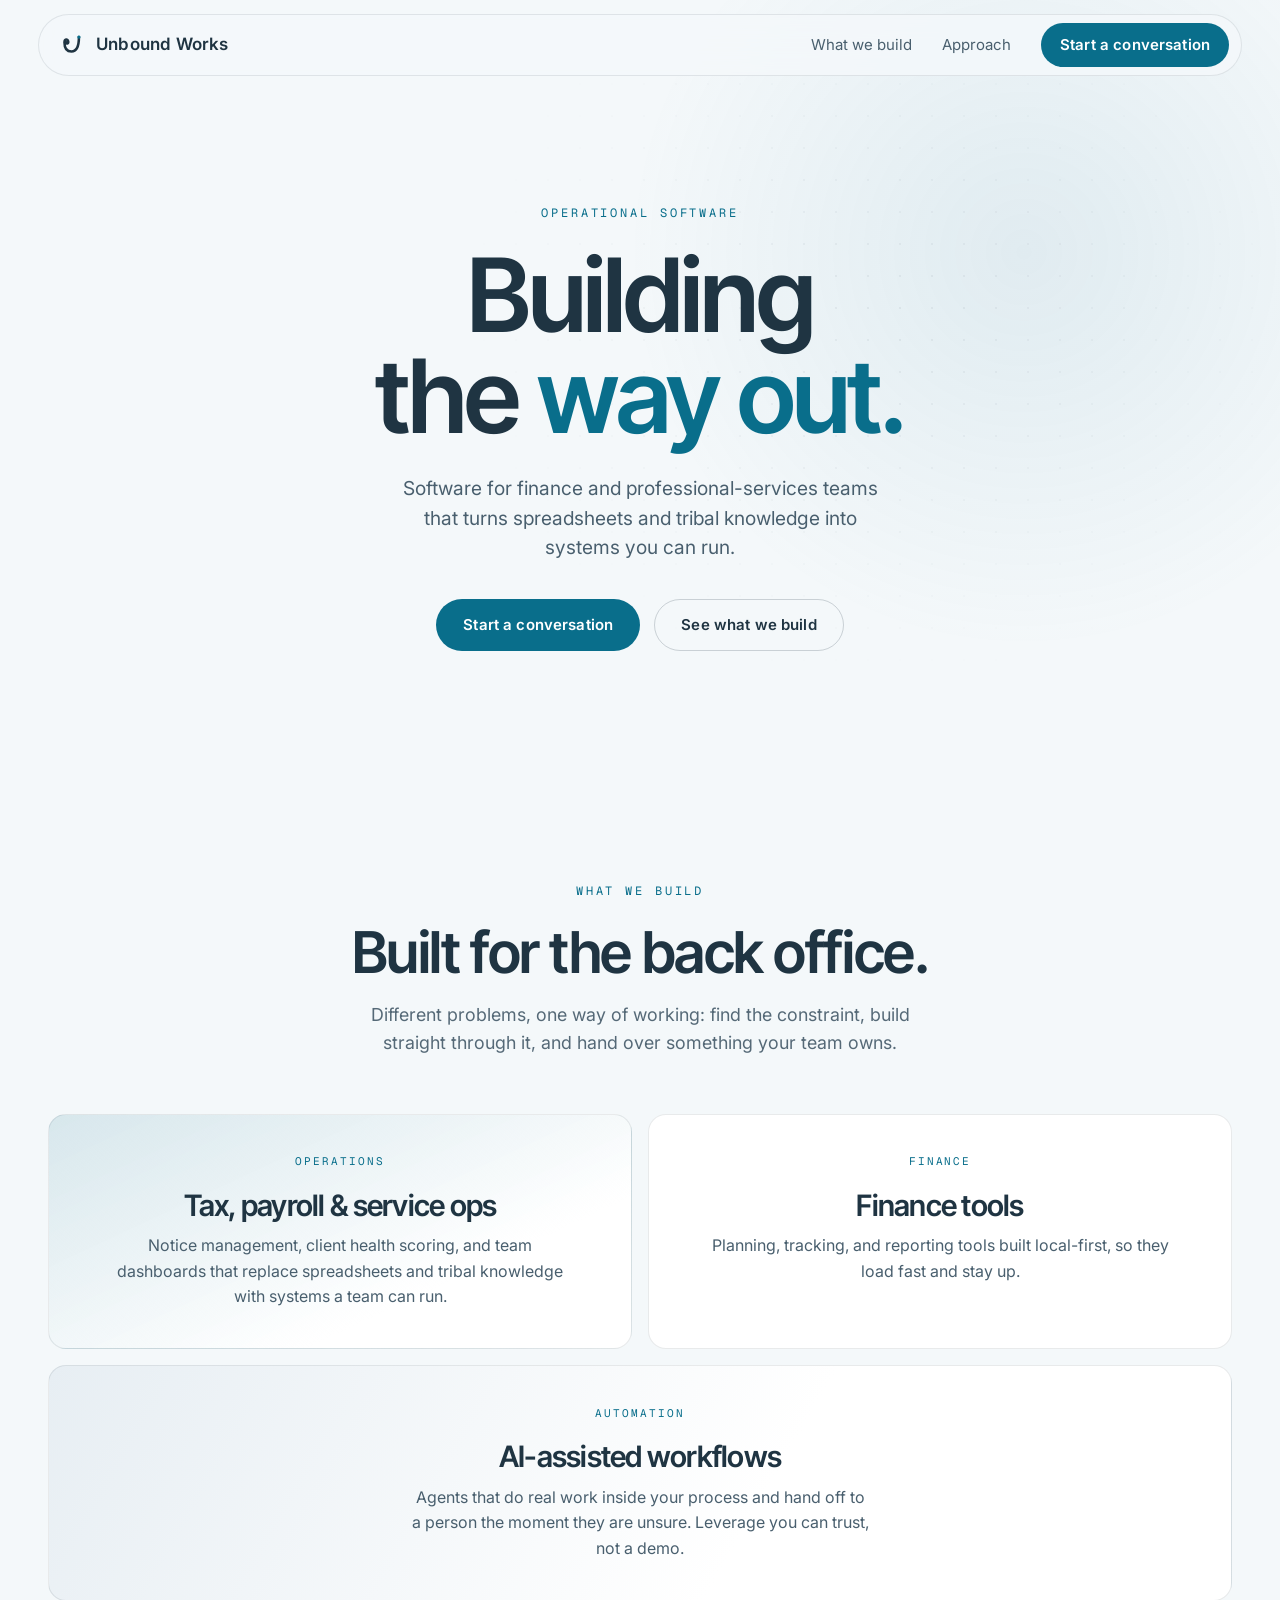
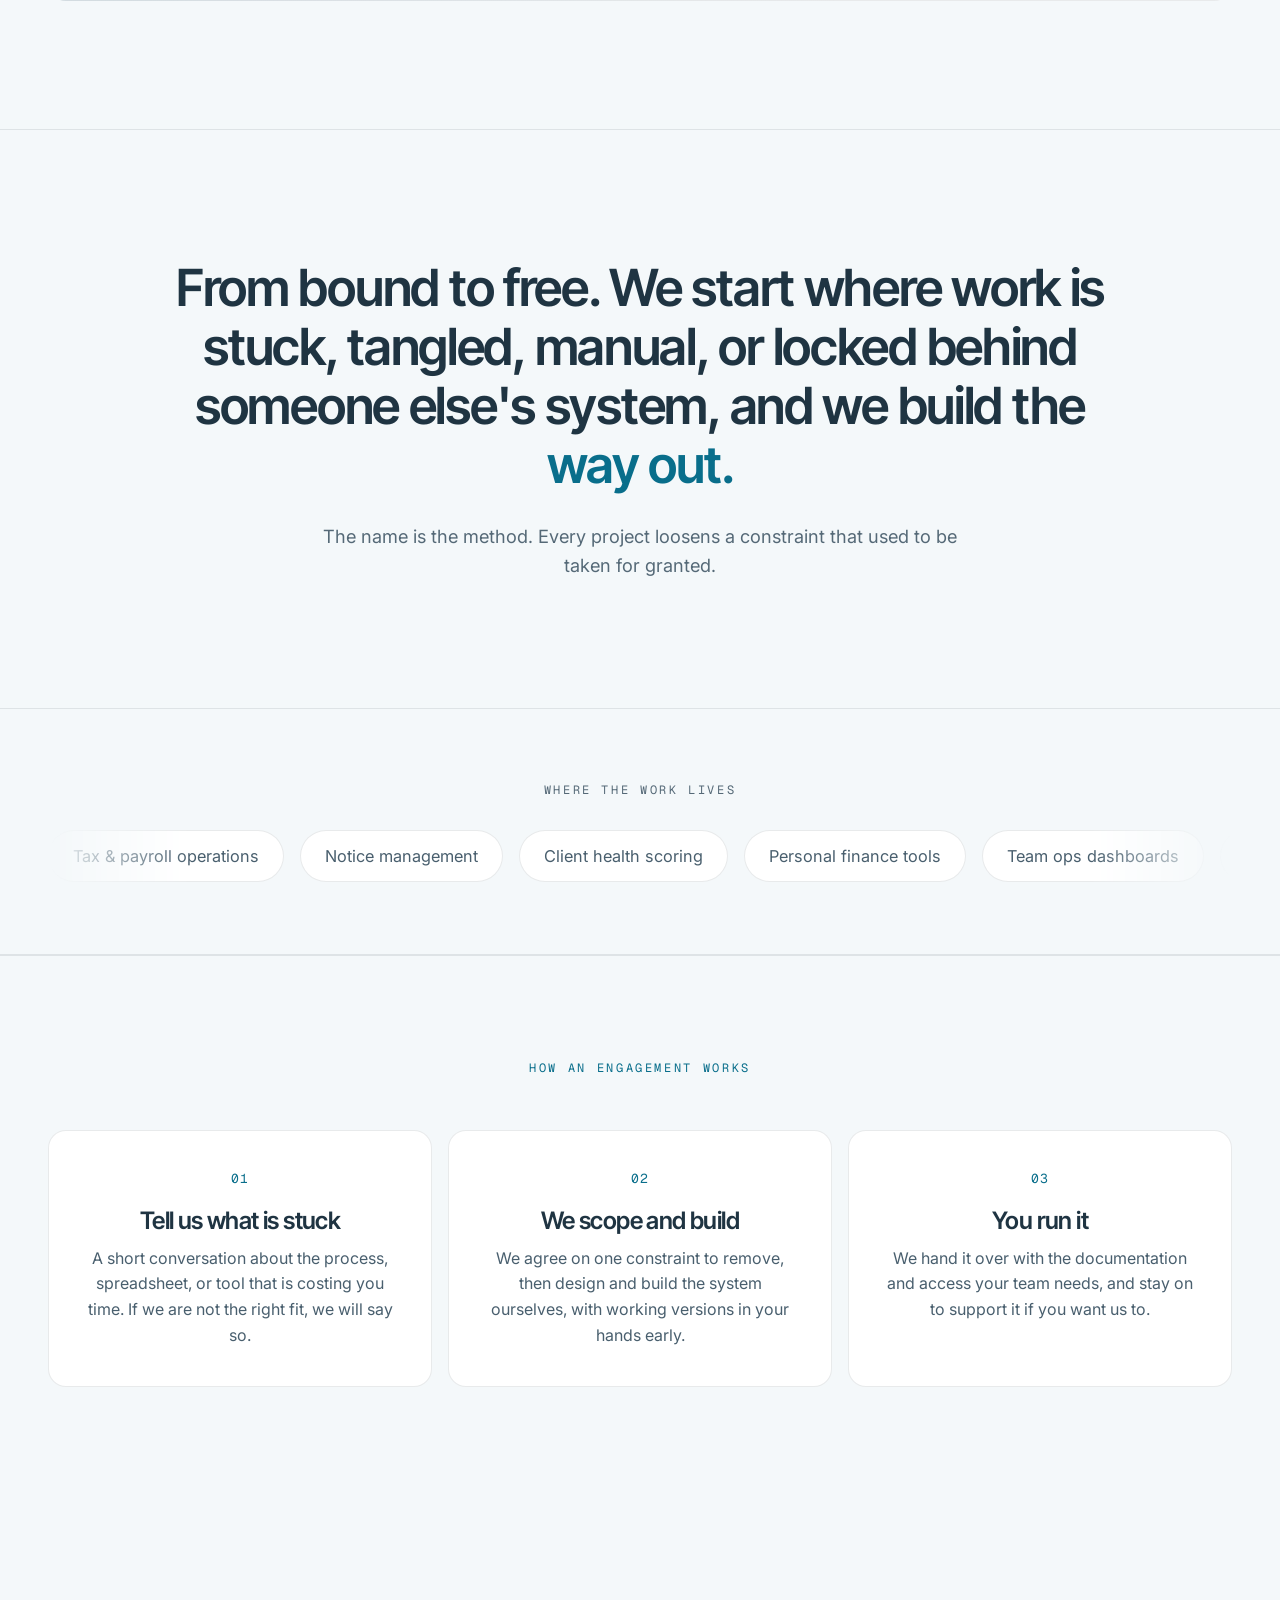
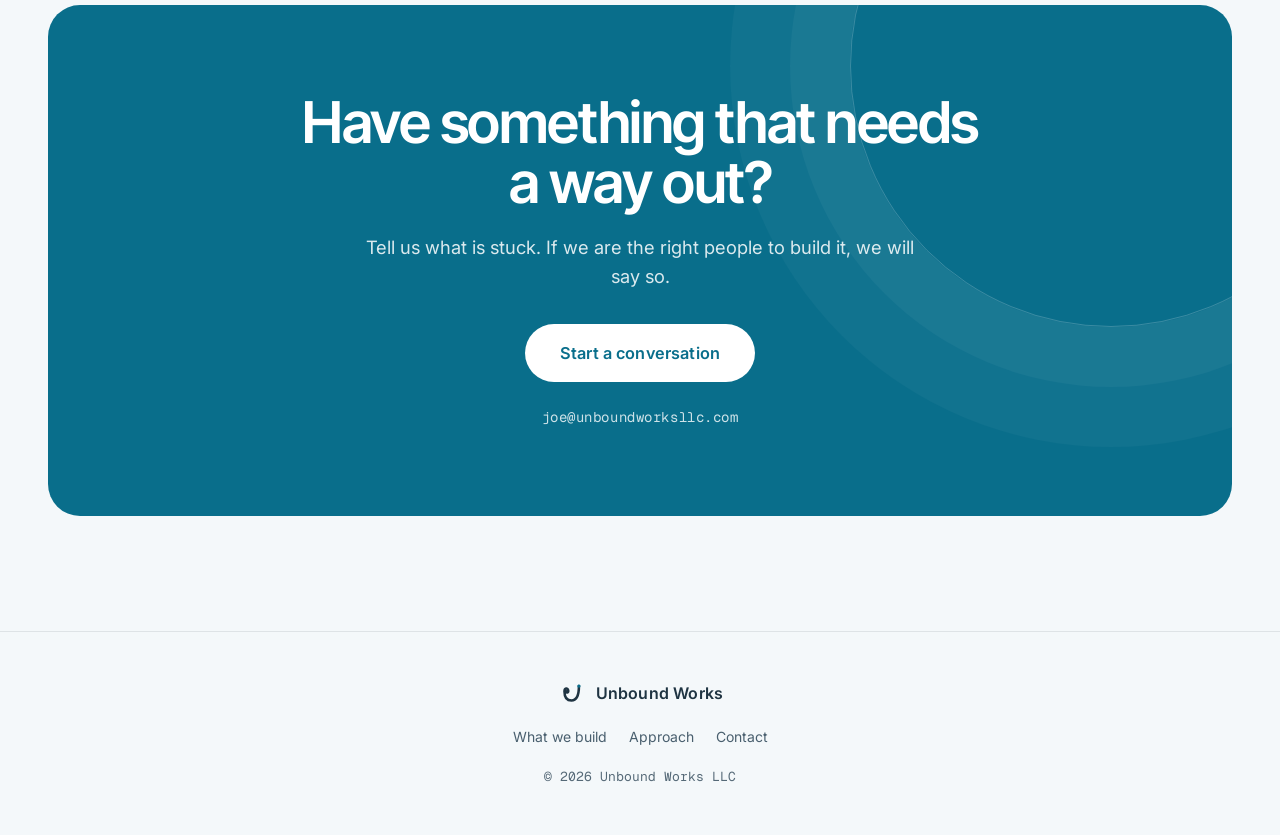
==== commit 0008335b: "Tune ink and surfaces to the accent's hue Co-Authored-By: Claude Sonnet 5.5 <noreply@anthropic.com> " ====
--- a/index.html
+++ b/index.html
@@ -7,7 +7,7 @@
 <meta name="description" content="Unbound Works builds operational software for finance and professional-services teams, replacing spreadsheets and tribal knowledge with systems you can run.">
 <link rel="canonical" href="https://www.unboundworksllc.com/">
 <link rel="icon" href="favicon.svg" type="image/svg+xml">
-<meta name="theme-color" content="#F5F8FB">
+<meta name="theme-color" content="#F4F8FA">
 <meta property="og:title" content="Unbound Works — Building the way out">
 <meta property="og:description" content="Unbound Works builds operational software for finance and professional-services teams, replacing spreadsheets and tribal knowledge with systems you can run.">
 <meta property="og:type" content="website">
--- a/styles.css
+++ b/styles.css
@@ -5,25 +5,25 @@
 
 :root{
   /* surfaces */
-  --canvas:#F5F8FB;        /* cool white (blue-gray) */
+  --canvas:#F4F8FA;        /* cool white (blue-gray) */
   --surface:#FFFFFF;
-  --surface-2:#EAF0F6;
+  --surface-2:#E7EEF3;
 
   /* ink */
-  --ink:#0C1F33;
-  --ink-soft:#445468;
-  --muted:#5A6B80;
+  --ink:#1F3442;
+  --ink-soft:#495F6E;
+  --muted:#556977;
 
   /* signal */
-  --accent:#0C5078;        /* medium dark blue */
+  --accent:#096E8B;        /* medium dark blue */
   --accent-ink:#FFFFFF;    /* text on accent fills */
-  --accent-2:#0C5078;      /* labels */
-  --accent-d:#093E5D;      /* hover */
-  --shadow:0 24px 48px -28px rgba(12,31,51,.28);
+  --accent-2:#096E8B;      /* labels */
+  --accent-d:#07566C;      /* hover */
+  --shadow:0 24px 48px -28px rgba(31,52,66,.28);
 
   /* lines + radii */
-  --hairline:rgba(12,31,51,.10);
-  --hairline-2:rgba(12,31,51,.20);
+  --hairline:rgba(31,52,66,.10);
+  --hairline-2:rgba(31,52,66,.20);
   --r-card:18px;
   --r-pill:999px;
   --maxw:1240px;
@@ -58,7 +58,7 @@
 body::before{
   content:"";position:fixed;inset:0;z-index:-1;pointer-events:none;
   background:
-    radial-gradient(620px 620px at 80% 28%,rgba(12,80,120,.10),transparent 64%);
+    radial-gradient(620px 620px at 80% 28%,rgba(50,130,160,.10),transparent 64%);
 }
 
 /* focus visibility */
@@ -99,7 +99,7 @@
 nav{
   display:flex;align-items:center;justify-content:space-between;
   height:62px;padding:0 12px 0 18px;
-  background:rgba(245,248,251,.82);
+  background:rgba(244,248,250,.82);
   backdrop-filter:blur(14px) saturate(140%);
   -webkit-backdrop-filter:blur(14px) saturate(140%);
   border:1px solid var(--hairline);
@@ -178,7 +178,7 @@
 }
 .cell::before{ /* hover sheen */
   content:"";position:absolute;inset:0;pointer-events:none;opacity:0;
-  background:linear-gradient(130deg,transparent 40%,rgba(12,80,120,.05) 55%,transparent 70%);
+  background:linear-gradient(130deg,transparent 40%,rgba(9,110,139,.05) 55%,transparent 70%);
   transition:opacity .4s var(--ease);
 }
 .cell:hover{transform:translateY(-5px);border-color:var(--hairline-2);box-shadow:var(--shadow)}
@@ -186,7 +186,7 @@
 .cell h3{font-size:clamp(1.5rem,2.3vw,1.9rem);line-height:1.1;margin-bottom:12px}
 .cell p{color:var(--ink-soft);font-size:1rem;max-width:46ch}
 .c-soft{grid-column:span 3;background:
-  linear-gradient(155deg,rgba(12,80,120,.12),var(--surface) 70%)}
+  linear-gradient(155deg,rgba(9,110,139,.12),var(--surface) 70%)}
 .c-ai{grid-column:span 3}
 .c-ops{grid-column:span 6;background:
   linear-gradient(120deg,var(--surface-2),var(--surface) 60%)}
@@ -209,10 +209,10 @@
 .cap-media{
   border-radius:var(--r-card);min-height:280px;position:relative;overflow:hidden;
   border:1px solid var(--hairline);
-  background:linear-gradient(150deg,rgba(12,80,120,.14),var(--surface) 72%);
+  background:linear-gradient(150deg,rgba(9,110,139,.14),var(--surface) 72%);
 }
 .cap.flip .cap-media{background:linear-gradient(150deg,var(--surface-2),var(--surface) 70%)}
-.cap-media.alt{background:linear-gradient(150deg,rgba(12,80,120,.07),var(--surface-2) 70%)}
+.cap-media.alt{background:linear-gradient(150deg,rgba(9,110,139,.07),var(--surface-2) 70%)}
 .cap-media .wm{position:absolute;right:-30px;bottom:-50px;width:250px;opacity:.14}
 .cap-media .wm path{fill:none;stroke:var(--ink);stroke-width:22;stroke-linecap:round;stroke-linejoin:round}
 .worklist{list-style:none;margin-top:26px;display:flex;flex-wrap:wrap;gap:10px}
@@ -257,7 +257,7 @@
   font-family:var(--mono);font-size:12px;letter-spacing:.22em;text-transform:uppercase;
   color:var(--muted);text-align:center;margin-bottom:30px;
 }
-.marquee{position:relative;overflow:hidden;
+.marquee{position:relative;overflow:hidden;width:min(calc(var(--maxw) - 56px),calc(100% - 56px));margin:0 auto;
   -webkit-mask-image:linear-gradient(90deg,transparent,#000 12%,#000 88%,transparent);
   mask-image:linear-gradient(90deg,transparent,#000 12%,#000 88%,transparent)}
 .marquee-track{display:flex;gap:16px;width:max-content;animation:slide 34s linear infinite}
@@ -293,7 +293,7 @@
 .contact-card h2{font-size:clamp(2.2rem,4.8vw,3.6rem);line-height:1.04}
 .contact-card p{color:rgba(255,255,255,.85);font-size:1.15rem;margin:20px auto 32px;max-width:46ch;font-family:var(--sans)}
 .contact-card .btn-primary{background:#fff;color:var(--accent);font-size:1.02rem;padding:15px 34px}
-.contact-card .btn-primary:hover{background:#E4EEF6}
+.contact-card .btn-primary:hover{background:#E3F1F6}
 .contact-card .mail{display:block;margin-top:24px;font-family:var(--mono);font-size:14px;letter-spacing:.04em;color:rgba(255,255,255,.8)}
 .contact-card .wm{display:none}
 
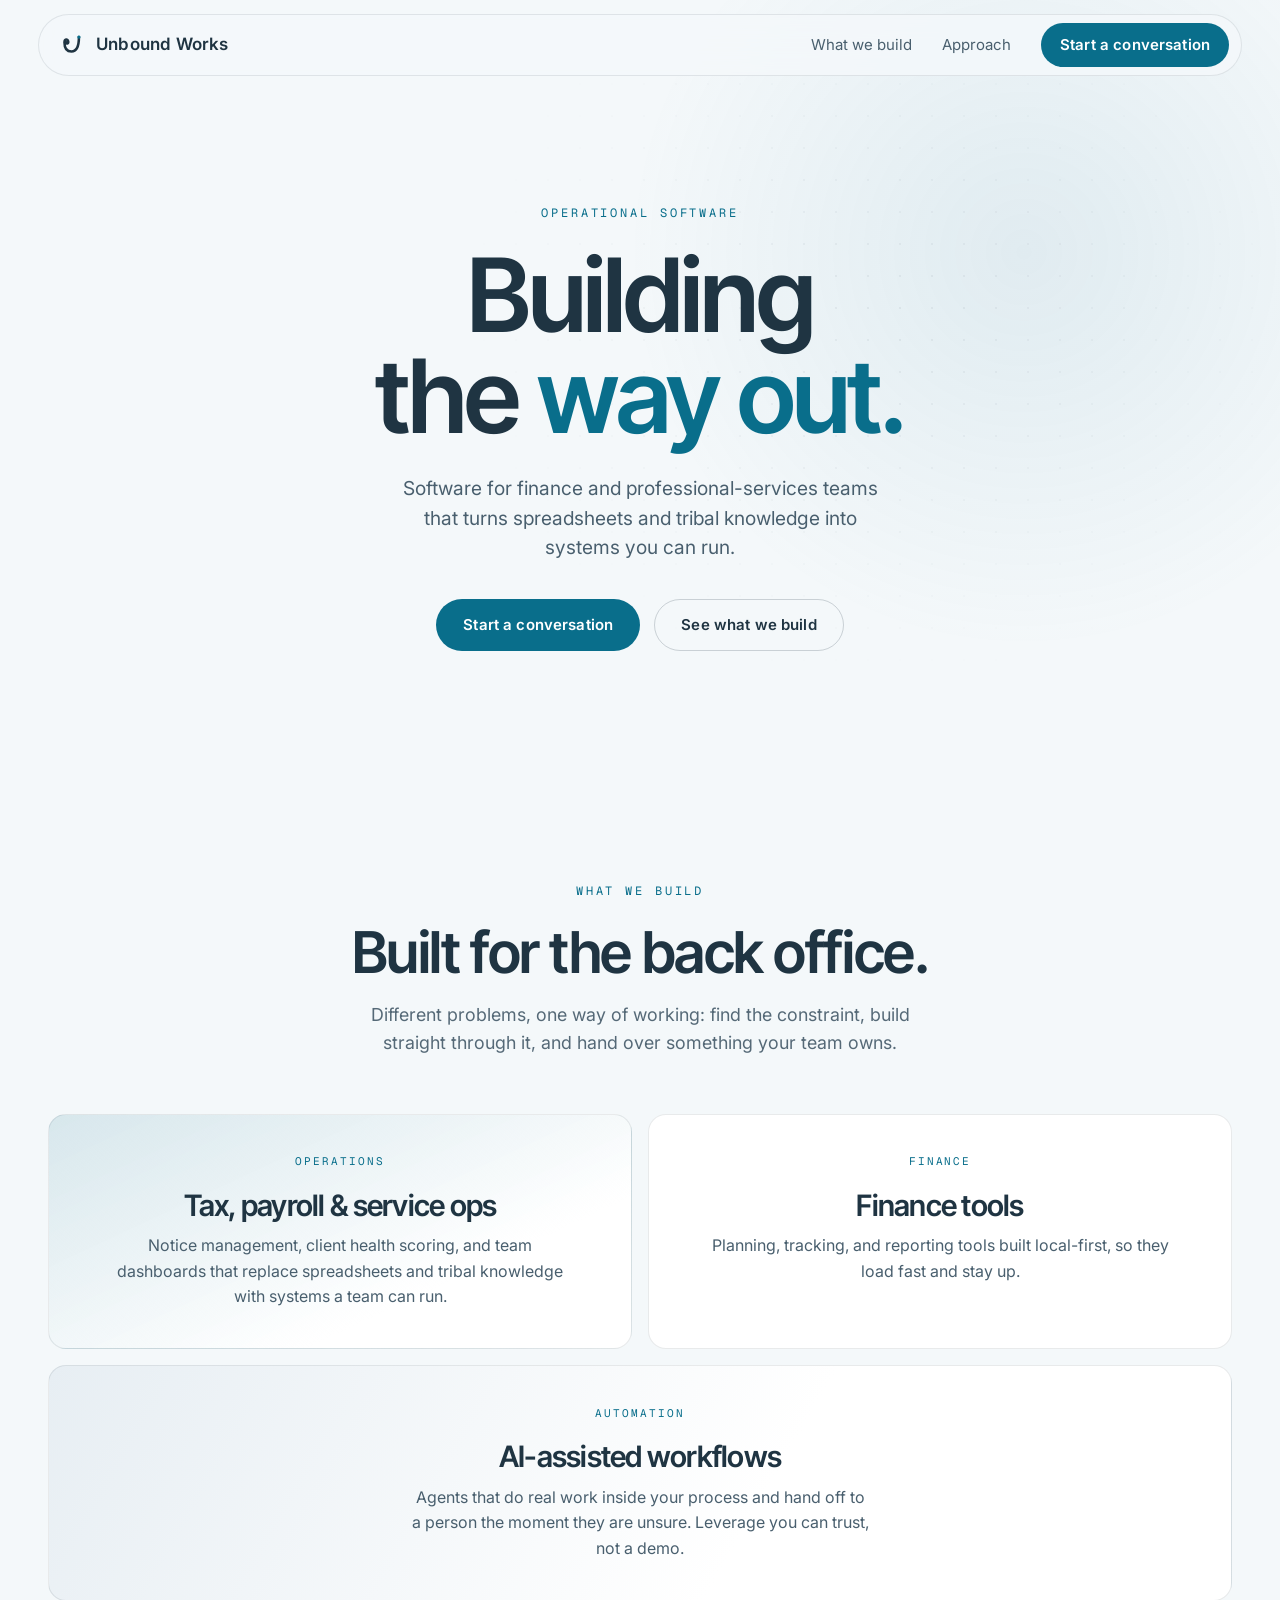
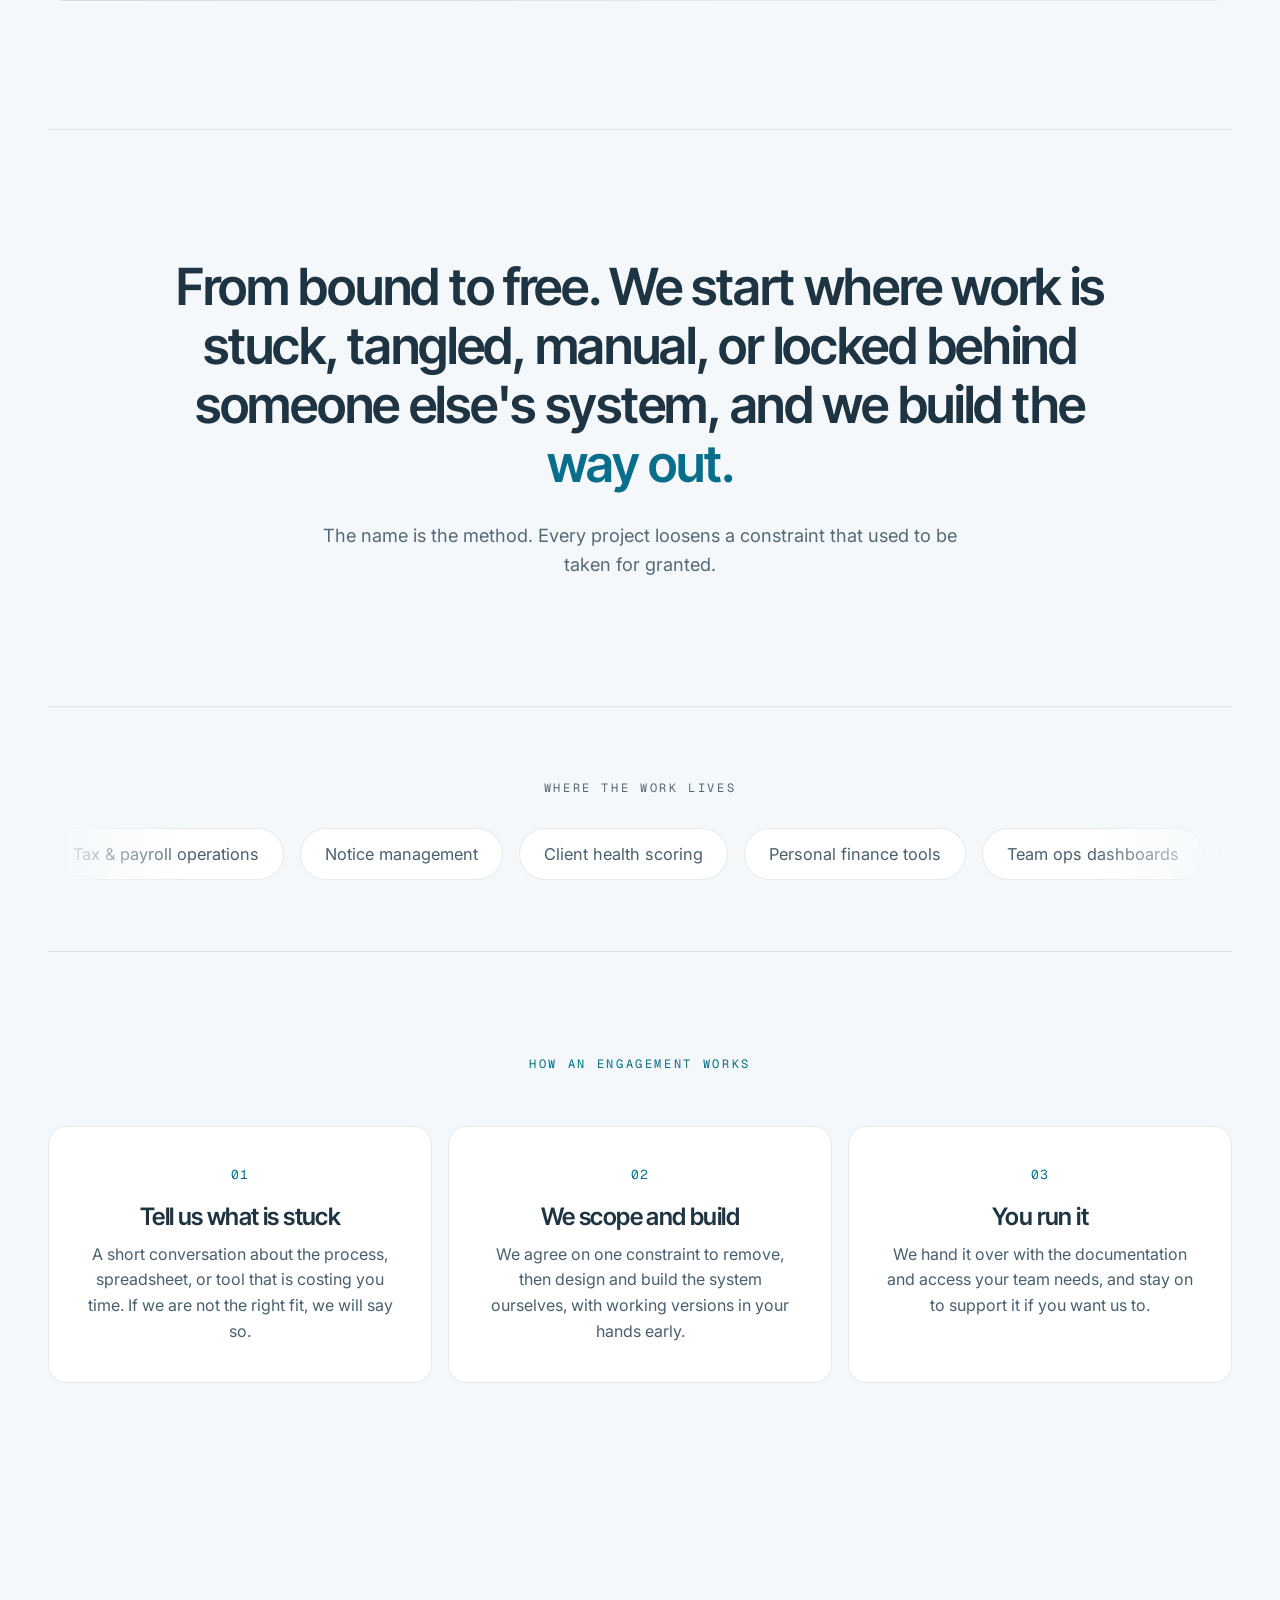
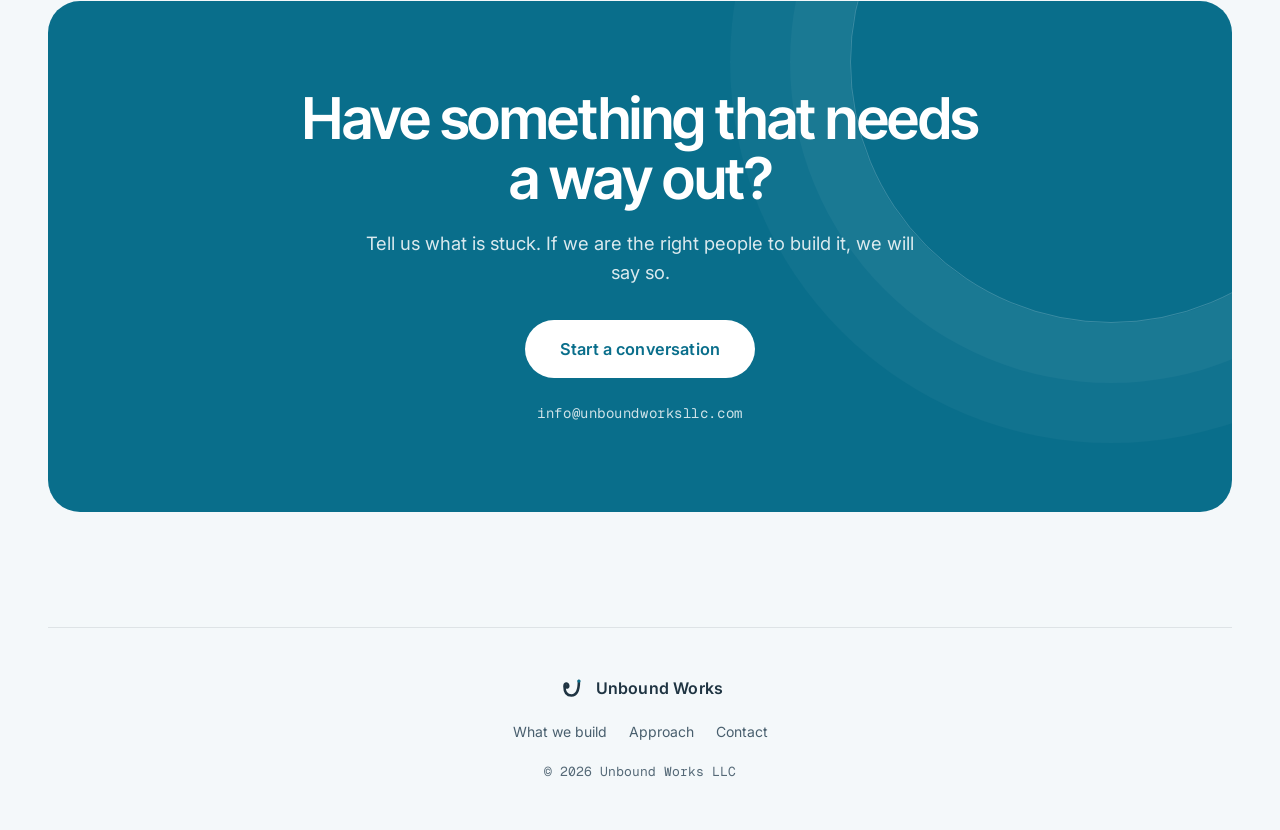
==== commit c7174475: "Use info@ as the public contact address Co-Authored-By: Claude Sonnet 5.5 <noreply@anthropic.com> Cl" ====
--- a/index.html
+++ b/index.html
@@ -149,8 +149,8 @@
         <svg class="wm" viewBox="0 0 240 240"><use href="#uw-mark"/></svg>
         <h2>Have something that needs<br>a way out?</h2>
         <p>Tell us what is stuck. If we are the right people to build it, we will say so.</p>
-        <a href="mailto:joe@unboundworksllc.com?subject=Project%20inquiry" class="btn btn-primary">Start a conversation</a>
-        <span class="mail">joe@unboundworksllc.com</span>
+        <a href="mailto:info@unboundworksllc.com?subject=Project%20inquiry" class="btn btn-primary">Start a conversation</a>
+        <span class="mail">info@unboundworksllc.com</span>
       </div>
     </div>
   </section>
--- a/styles.css
+++ b/styles.css
@@ -164,7 +164,7 @@
 }
 
 /* ---------- PAGE HEADER (subpages) ---------- */
-.page-head{padding:clamp(72px,10vw,120px) 0 clamp(40px,5vw,56px);border-bottom:1px solid var(--hairline)}
+.page-head{padding:clamp(72px,10vw,120px) 0 clamp(40px,5vw,56px)}
 .page-head h1{font-size:clamp(2.8rem,6.4vw,5rem);line-height:1.0}
 .page-head p{color:var(--ink-soft);font-size:1.2rem;max-width:52ch;margin-top:24px;font-family:var(--sans)}
 
@@ -229,7 +229,6 @@
 }
 
 /* ---------- MANIFESTO ---------- */
-.manifesto{border-top:1px solid var(--hairline);border-bottom:1px solid var(--hairline)}
 .manifesto .wrap{max-width:1000px}
 .manifesto p.big{
   font-family:var(--serif);font-size:clamp(2rem,4.2vw,3.2rem);
@@ -252,7 +251,7 @@
 @media(max-width:760px){.principles{grid-template-columns:1fr}}
 
 /* ---------- DOMAINS MARQUEE ---------- */
-.domains{padding:clamp(48px,6vw,72px) 0;border-bottom:1px solid var(--hairline)}
+.domains{padding:clamp(48px,6vw,72px) 0}
 .domains .label{
   font-family:var(--mono);font-size:12px;letter-spacing:.22em;text-transform:uppercase;
   color:var(--muted);text-align:center;margin-bottom:30px;
@@ -270,7 +269,7 @@
 @keyframes slide{to{transform:translateX(-50%)}}
 
 /* ---------- ENGAGEMENT STEPS (home) ---------- */
-.engagement{padding:clamp(64px,8vw,104px) 0;border-top:1px solid var(--hairline)}
+.engagement{padding:clamp(64px,8vw,104px) 0}
 .engagement .label{
   font-family:var(--mono);font-size:12px;letter-spacing:.22em;text-transform:uppercase;
   color:var(--accent-2);text-align:center;margin-bottom:clamp(36px,5vw,52px);
@@ -298,7 +297,7 @@
 .contact-card .wm{display:none}
 
 /* ---------- FOOTER ---------- */
-footer{border-top:1px solid var(--hairline);padding:48px 0}
+footer{position:relative;padding:48px 0}
 .foot{display:flex;align-items:center;justify-content:space-between;gap:24px;flex-wrap:wrap}
 .foot .brand{font-size:16px}
 .foot .meta{font-family:var(--mono);font-size:13px;color:var(--muted)}
@@ -311,8 +310,19 @@
 .hero p.lead{margin-top:28px;margin-bottom:36px}
 .hero-actions,.worklist{justify-content:center}
 .foot{flex-direction:column;justify-content:center;gap:18px}
-.cap{grid-template-columns:1fr;max-width:760px;margin:0 auto}
+.cap{grid-template-columns:1fr}
+.cap-body{max-width:760px;margin:0 auto}
 .cap-media{display:none} /* empty decorative panels; single centered column instead */
+
+/* ---------- SECTION RULES (content width, not full bleed) ---------- */
+.page-head,.manifesto,.domains,footer{position:relative}
+.page-head::after,.manifesto::before,.manifesto::after,.domains::after,footer::before{
+  content:"";position:absolute;left:50%;transform:translateX(-50%);
+  width:min(calc(var(--maxw) - 56px),calc(100% - 56px));height:1px;
+  background:var(--hairline);pointer-events:none;
+}
+.manifesto::before,footer::before{top:0}
+.page-head::after,.manifesto::after,.domains::after{bottom:0}
 
 /* ============================================================
    CSS-ONLY MOTION
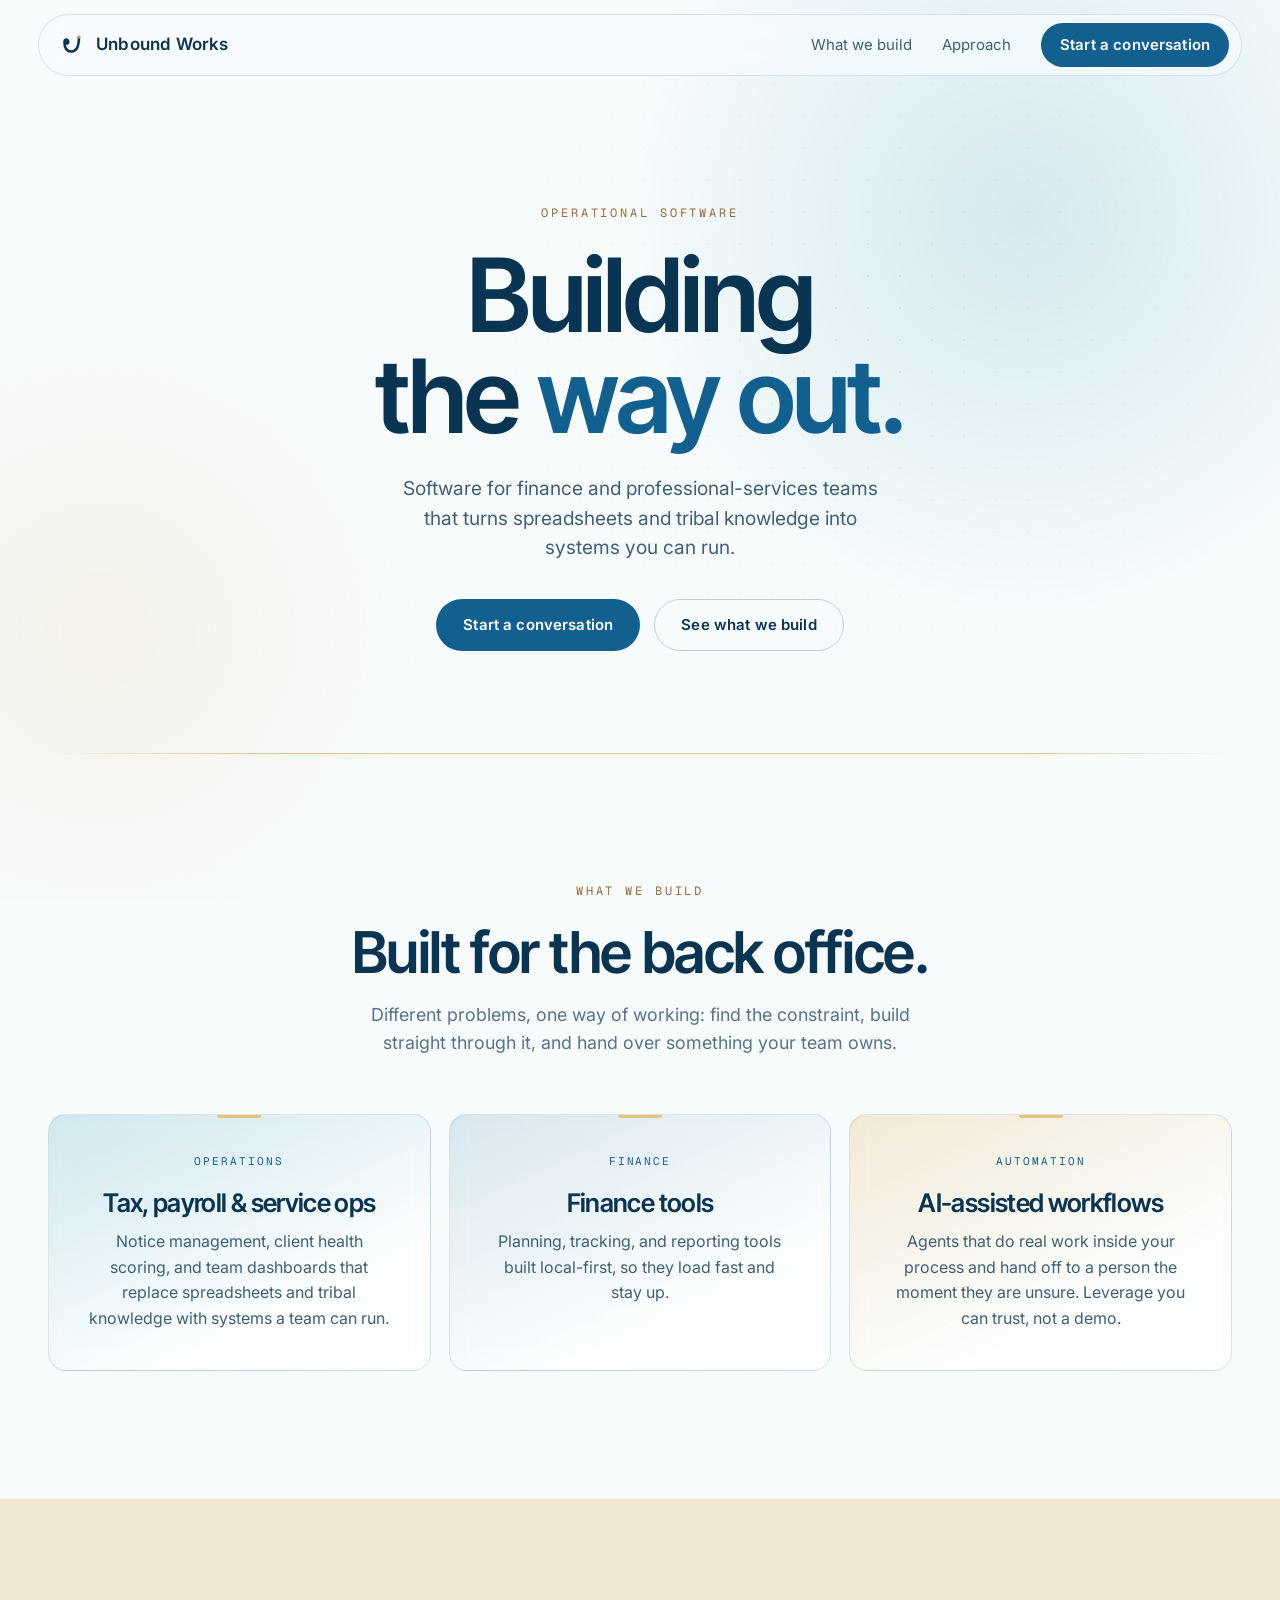
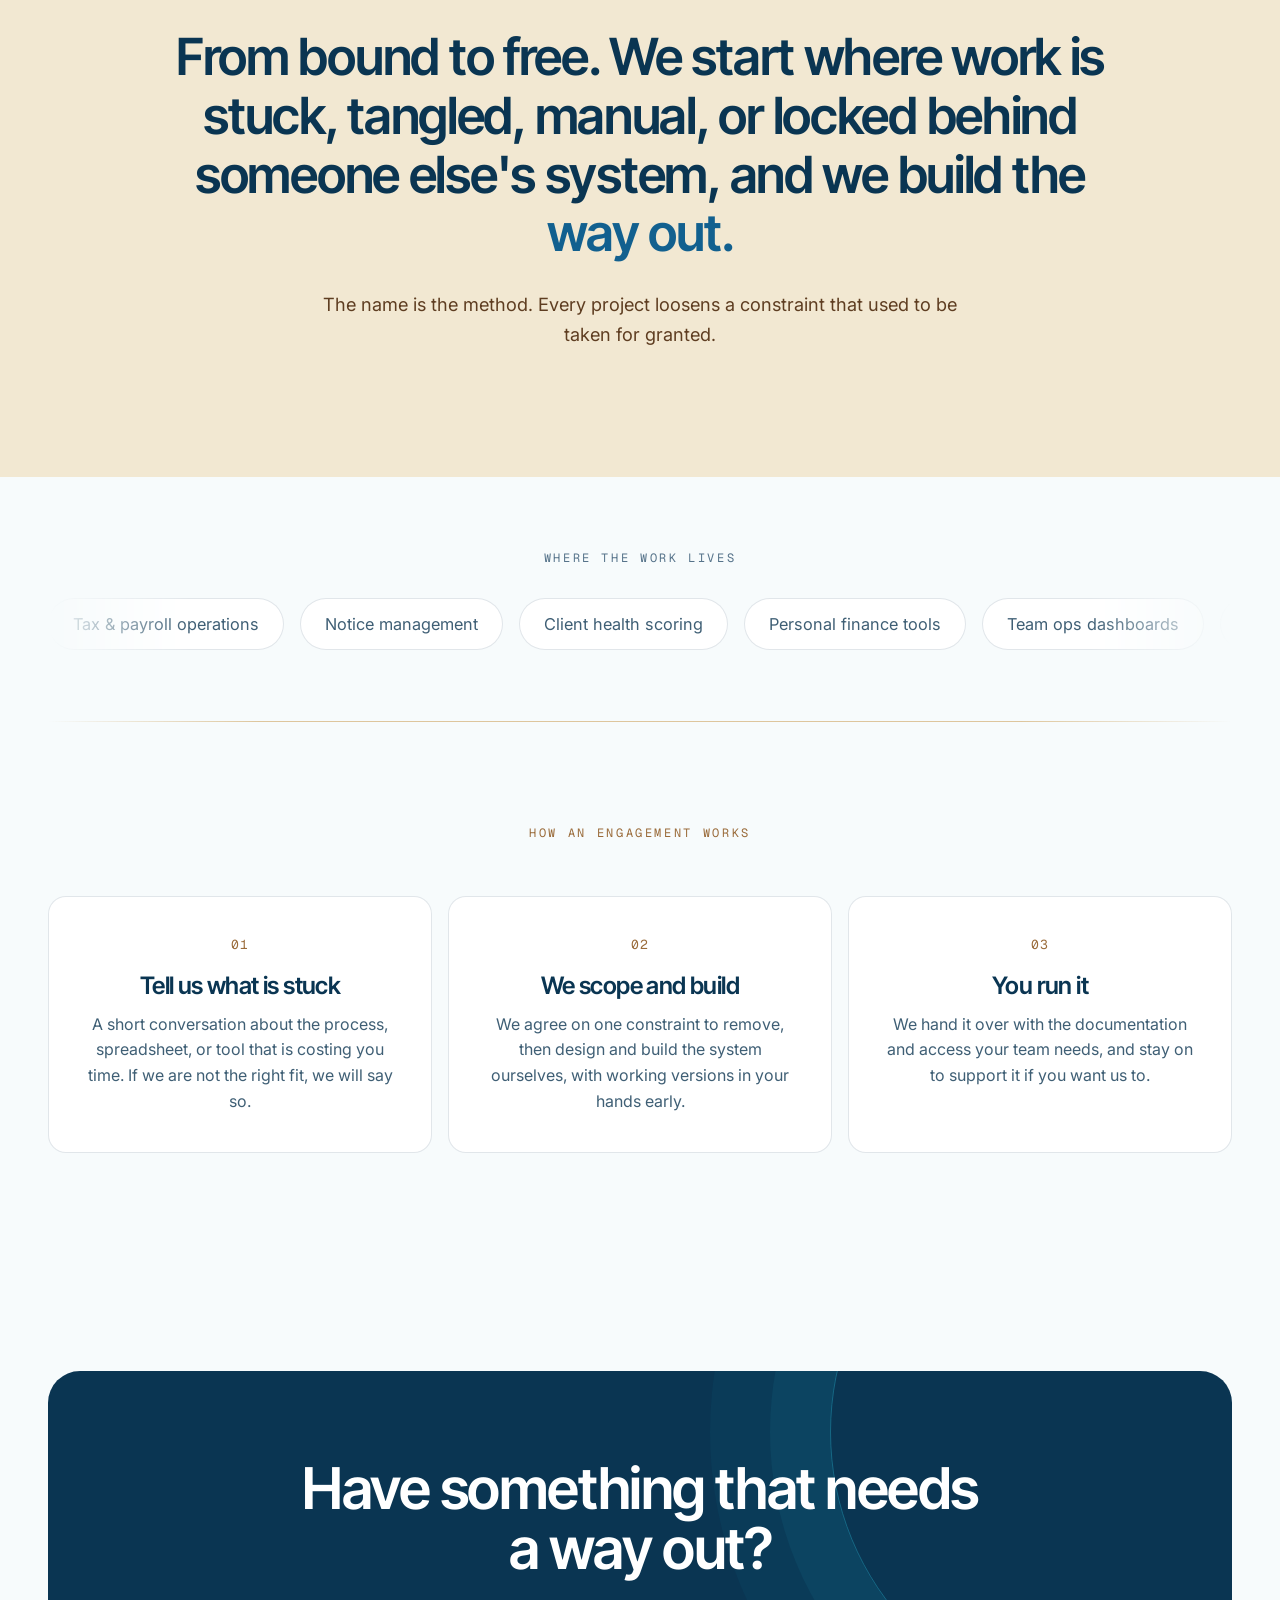
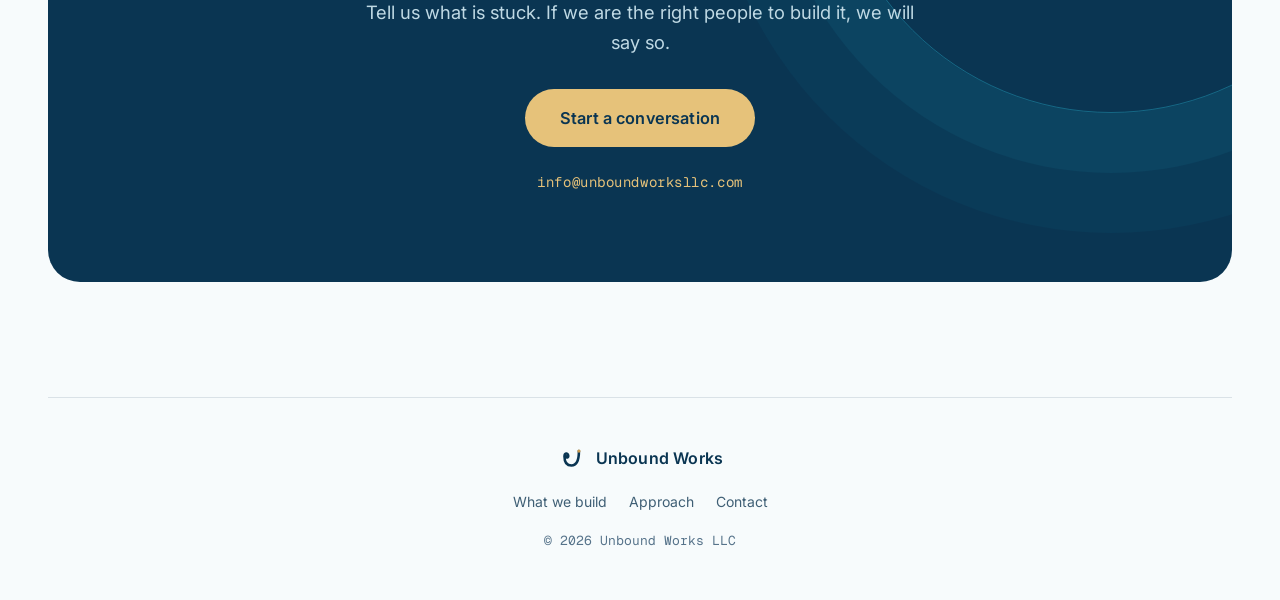
==== commit 6c713a08: "Apply ocean and gold palette; three glass cards in one row; parchment manifesto band; navy contact b" ====
--- a/index.html
+++ b/index.html
@@ -7,7 +7,7 @@
 <meta name="description" content="Unbound Works builds operational software for finance and professional-services teams, replacing spreadsheets and tribal knowledge with systems you can run.">
 <link rel="canonical" href="https://www.unboundworksllc.com/">
 <link rel="icon" href="favicon.svg" type="image/svg+xml">
-<meta name="theme-color" content="#F4F8FA">
+<meta name="theme-color" content="#F7FBFC">
 <meta property="og:title" content="Unbound Works — Building the way out">
 <meta property="og:description" content="Unbound Works builds operational software for finance and professional-services teams, replacing spreadsheets and tribal knowledge with systems you can run.">
 <meta property="og:type" content="website">
@@ -32,7 +32,7 @@
   <div class="wrap">
     <nav>
       <a class="brand" href="index.html" aria-label="Unbound Works home">
-        <svg viewBox="0 0 240 240"><use href="#uw-mark" stroke="var(--ink)"/><circle cx="188" cy="52" r="14" fill="var(--accent)"/></svg>
+        <svg viewBox="0 0 240 240"><use href="#uw-mark" stroke="var(--ink)"/><circle cx="188" cy="52" r="14" fill="var(--antique)"/></svg>
         <span>Unbound&nbsp;Works</span>
       </a>
       <div class="nav-links">
@@ -160,7 +160,7 @@
 <footer>
   <div class="wrap foot">
     <a class="brand" href="index.html">
-      <svg viewBox="0 0 240 240" width="26" height="26"><use href="#uw-mark" stroke="var(--ink)"/><circle cx="188" cy="52" r="14" fill="var(--accent)"/></svg>
+      <svg viewBox="0 0 240 240" width="26" height="26"><use href="#uw-mark" stroke="var(--ink)"/><circle cx="188" cy="52" r="14" fill="var(--antique)"/></svg>
       <span>Unbound&nbsp;Works</span>
     </a>
     <nav class="foot-links" aria-label="Footer"><a href="what-we-build.html">What we build</a><a href="approach.html">Approach</a><a href="index.html#contact">Contact</a></nav>
--- a/styles.css
+++ b/styles.css
@@ -1,29 +1,39 @@
 /* ============================================================
    Unbound Works — sleek modern revamp
-   Calm precision: cool white (blue-gray), ink, one blue accent. CSS-only motion.
+   Ocean and gold: cool white, navy ink, azure accent, gold details. CSS-only motion.
    ============================================================ */
 
 :root{
   /* surfaces */
-  --canvas:#F4F8FA;        /* cool white (blue-gray) */
+  --canvas:#F7FBFC;        /* cool white */
   --surface:#FFFFFF;
-  --surface-2:#E7EEF3;
+  --surface-2:#E6F3F7;
+  --parchment:#F2E8D2;
 
   /* ink */
-  --ink:#1F3442;
-  --ink-soft:#495F6E;
-  --muted:#556977;
+  --ink:#0A3552;           /* abyss navy */
+  --ink-soft:#3F5F75;
+  --muted:#56738A;
+
+  /* palette */
+  --teal:#1F93B0;          /* ocean teal */
+  --azure:#12608F;         /* deep azure */
+  --navy:#0A3552;          /* abyss navy */
+  --gold:#E6C27A;          /* bright gold */
+  --antique:#C99A4E;       /* antique gold */
+  --bronze:#9A6B3A;
+  --dbronze:#5E3D21;       /* dark bronze */
 
   /* signal */
-  --accent:#096E8B;        /* medium dark blue */
+  --accent:var(--azure);   /* buttons, links, highlights */
   --accent-ink:#FFFFFF;    /* text on accent fills */
-  --accent-2:#096E8B;      /* labels */
-  --accent-d:#07566C;      /* hover */
-  --shadow:0 24px 48px -28px rgba(31,52,66,.28);
+  --accent-2:var(--bronze);/* small labels */
+  --accent-d:var(--navy);  /* hover */
+  --shadow:0 24px 48px -28px rgba(10,53,82,.35);
 
   /* lines + radii */
-  --hairline:rgba(31,52,66,.10);
-  --hairline-2:rgba(31,52,66,.20);
+  --hairline:rgba(10,53,82,.12);
+  --hairline-2:rgba(10,53,82,.22);
   --r-card:18px;
   --r-pill:999px;
   --maxw:1240px;
@@ -58,7 +68,8 @@
 body::before{
   content:"";position:fixed;inset:0;z-index:-1;pointer-events:none;
   background:
-    radial-gradient(620px 620px at 80% 28%,rgba(50,130,160,.10),transparent 64%);
+    radial-gradient(640px 640px at 80% 24%,rgba(31,147,176,.16),transparent 64%),
+    radial-gradient(520px 520px at 8% 70%,rgba(230,194,122,.14),transparent 62%);
 }
 
 /* focus visibility */
@@ -76,7 +87,7 @@
 }
 .tag{
   font-family:var(--mono);font-size:11px;letter-spacing:.18em;
-  text-transform:uppercase;color:var(--accent-2);display:block;margin-bottom:18px;
+  text-transform:uppercase;color:var(--accent);display:block;margin-bottom:18px;
 }
 
 /* ---------- BUTTONS ---------- */
@@ -99,7 +110,7 @@
 nav{
   display:flex;align-items:center;justify-content:space-between;
   height:62px;padding:0 12px 0 18px;
-  background:rgba(244,248,250,.82);
+  background:rgba(247,251,252,.72);
   backdrop-filter:blur(14px) saturate(140%);
   -webkit-backdrop-filter:blur(14px) saturate(140%);
   border:1px solid var(--hairline);
@@ -168,33 +179,37 @@
 .page-head h1{font-size:clamp(2.8rem,6.4vw,5rem);line-height:1.0}
 .page-head p{color:var(--ink-soft);font-size:1.2rem;max-width:52ch;margin-top:24px;font-family:var(--sans)}
 
-/* ---------- BENTO (home) ---------- */
-.bento{display:grid;grid-template-columns:repeat(6,1fr);gap:16px}
+/* ---------- BENTO (home): three glass cards in a row ---------- */
+.bento{display:grid;grid-template-columns:repeat(3,1fr);gap:18px}
 .cell{
-  border-radius:var(--r-card);padding:clamp(26px,3vw,40px);
+  border-radius:var(--r-card);padding:clamp(28px,3vw,40px);
   position:relative;overflow:hidden;
-  background:var(--surface);border:1px solid var(--hairline);
-  transition:transform .35s var(--ease),border-color .35s,background .35s;
+  background:rgba(255,255,255,.62);
+  backdrop-filter:blur(14px) saturate(140%);
+  -webkit-backdrop-filter:blur(14px) saturate(140%);
+  border:1px solid var(--hairline);
+  transition:transform .35s var(--ease),border-color .35s,box-shadow .35s;
 }
 .cell::before{ /* hover sheen */
   content:"";position:absolute;inset:0;pointer-events:none;opacity:0;
-  background:linear-gradient(130deg,transparent 40%,rgba(9,110,139,.05) 55%,transparent 70%);
+  background:linear-gradient(130deg,transparent 40%,rgba(255,255,255,.55) 55%,transparent 70%);
   transition:opacity .4s var(--ease);
+}
+.cell::after{ /* gold tab */
+  content:"";position:absolute;top:0;left:50%;transform:translateX(-50%);
+  width:44px;height:3px;background:var(--gold);border-radius:0 0 3px 3px;
 }
 .cell:hover{transform:translateY(-5px);border-color:var(--hairline-2);box-shadow:var(--shadow)}
 .cell:hover::before{opacity:1}
-.cell h3{font-size:clamp(1.5rem,2.3vw,1.9rem);line-height:1.1;margin-bottom:12px}
+.cell h3{font-size:clamp(1.4rem,2vw,1.75rem);line-height:1.1;margin-bottom:12px}
 .cell p{color:var(--ink-soft);font-size:1rem;max-width:46ch}
-.c-soft{grid-column:span 3;background:
-  linear-gradient(155deg,rgba(9,110,139,.12),var(--surface) 70%)}
-.c-ai{grid-column:span 3}
-.c-ops{grid-column:span 6;background:
-  linear-gradient(120deg,var(--surface-2),var(--surface) 60%)}
-.cell .watermark{position:absolute;right:-34px;bottom:-54px;width:210px;opacity:.08;pointer-events:none}
+.c-soft{background:linear-gradient(155deg,rgba(31,147,176,.18),rgba(255,255,255,.66) 70%)}
+.c-ai{background:linear-gradient(155deg,rgba(18,96,143,.13),rgba(255,255,255,.66) 70%)}
+.c-ops{background:linear-gradient(155deg,rgba(230,194,122,.30),rgba(255,255,255,.66) 70%)}
+.cell .watermark{position:absolute;right:-34px;bottom:-54px;width:210px;opacity:.07;pointer-events:none}
 .cell .watermark path{fill:none;stroke:var(--ink);stroke-width:22;stroke-linecap:round;stroke-linejoin:round}
 @media(max-width:860px){
   .bento{grid-template-columns:1fr}
-  .c-soft,.c-ai,.c-ops{grid-column:auto}
 }
 
 /* ---------- CAPABILITY DETAIL (what-we-build) ---------- */
@@ -229,13 +244,14 @@
 }
 
 /* ---------- MANIFESTO ---------- */
+.manifesto{background:var(--parchment)}
 .manifesto .wrap{max-width:1000px}
 .manifesto p.big{
   font-family:var(--serif);font-size:clamp(2rem,4.2vw,3.2rem);
   line-height:1.15;letter-spacing:-.025em;font-weight:600;
 }
 .manifesto p.big b{color:var(--accent);font-weight:600;font-style:normal}
-.manifesto .sub{color:var(--muted);font-size:1.14rem;margin-top:28px;max-width:60ch;font-family:var(--sans)}
+.manifesto .sub{color:var(--dbronze);font-size:1.14rem;margin-top:28px;max-width:60ch;font-family:var(--sans)}
 
 /* ---------- PRINCIPLES (approach) ---------- */
 .principles{display:grid;grid-template-columns:repeat(2,1fr);gap:18px}
@@ -245,7 +261,7 @@
   transition:transform .3s var(--ease),border-color .3s;
 }
 .principle:hover{transform:translateY(-4px);border-color:var(--hairline-2);box-shadow:var(--shadow)}
-.principle .n{font-family:var(--mono);font-size:13px;color:var(--accent);margin-bottom:18px;letter-spacing:.1em}
+.principle .n{font-family:var(--mono);font-size:13px;color:var(--bronze);margin-bottom:18px;letter-spacing:.1em}
 .principle h3{font-size:1.5rem;line-height:1.1;margin-bottom:12px}
 .principle p{color:var(--ink-soft);font-size:1rem;max-width:46ch;font-family:var(--sans)}
 @media(max-width:760px){.principles{grid-template-columns:1fr}}
@@ -281,19 +297,19 @@
 .contact{padding:clamp(72px,9vw,120px) 0}
 .contact-card{
   border-radius:32px;padding:clamp(48px,7vw,88px) clamp(24px,5vw,64px);text-align:center;
-  position:relative;overflow:hidden;color:#fff;background:var(--accent);
+  position:relative;overflow:hidden;color:#fff;background:var(--navy);
 }
 .contact-card::before{
-  content:"";position:absolute;width:520px;height:520px;border-radius:50%;right:-140px;top:-200px;
-  border:1px solid rgba(255,255,255,.2);
-  box-shadow:0 0 0 60px rgba(255,255,255,.04),0 0 0 120px rgba(255,255,255,.03);pointer-events:none;
+  content:"";position:absolute;width:560px;height:560px;border-radius:50%;right:-160px;top:-220px;
+  border:1px solid rgba(31,147,176,.55);
+  box-shadow:0 0 0 60px rgba(31,147,176,.10),0 0 0 120px rgba(31,147,176,.06);pointer-events:none;
 }
 .contact-card>*{position:relative}
 .contact-card h2{font-size:clamp(2.2rem,4.8vw,3.6rem);line-height:1.04}
-.contact-card p{color:rgba(255,255,255,.85);font-size:1.15rem;margin:20px auto 32px;max-width:46ch;font-family:var(--sans)}
-.contact-card .btn-primary{background:#fff;color:var(--accent);font-size:1.02rem;padding:15px 34px}
-.contact-card .btn-primary:hover{background:#E3F1F6}
-.contact-card .mail{display:block;margin-top:24px;font-family:var(--mono);font-size:14px;letter-spacing:.04em;color:rgba(255,255,255,.8)}
+.contact-card p{color:#BFD9E4;font-size:1.15rem;margin:20px auto 32px;max-width:46ch;font-family:var(--sans)}
+.contact-card .btn-primary{background:var(--gold);color:var(--navy);font-size:1.02rem;padding:15px 34px}
+.contact-card .btn-primary:hover{background:#F0D49A}
+.contact-card .mail{display:block;margin-top:24px;font-family:var(--mono);font-size:14px;letter-spacing:.04em;color:var(--gold)}
 .contact-card .wm{display:none}
 
 /* ---------- FOOTER ---------- */
@@ -315,14 +331,15 @@
 .cap-media{display:none} /* empty decorative panels; single centered column instead */
 
 /* ---------- SECTION RULES (content width, not full bleed) ---------- */
-.page-head,.manifesto,.domains,footer{position:relative}
-.page-head::after,.manifesto::before,.manifesto::after,.domains::after,footer::before{
+.hero,.page-head,.domains,footer{position:relative}
+.hero::after,.page-head::after,.domains::after,footer::before{
   content:"";position:absolute;left:50%;transform:translateX(-50%);
-  width:min(calc(var(--maxw) - 56px),calc(100% - 56px));height:1px;
-  background:var(--hairline);pointer-events:none;
-}
-.manifesto::before,footer::before{top:0}
-.page-head::after,.manifesto::after,.domains::after{bottom:0}
+  width:min(calc(var(--maxw) - 56px),calc(100% - 56px));height:1px;pointer-events:none;
+}
+.hero::after,.page-head::after,.domains::after{
+  bottom:0;background:linear-gradient(90deg,transparent,var(--antique) 18%,var(--antique) 82%,transparent);opacity:.55;
+}
+footer::before{top:0;background:var(--hairline)}
 
 /* ============================================================
    CSS-ONLY MOTION
